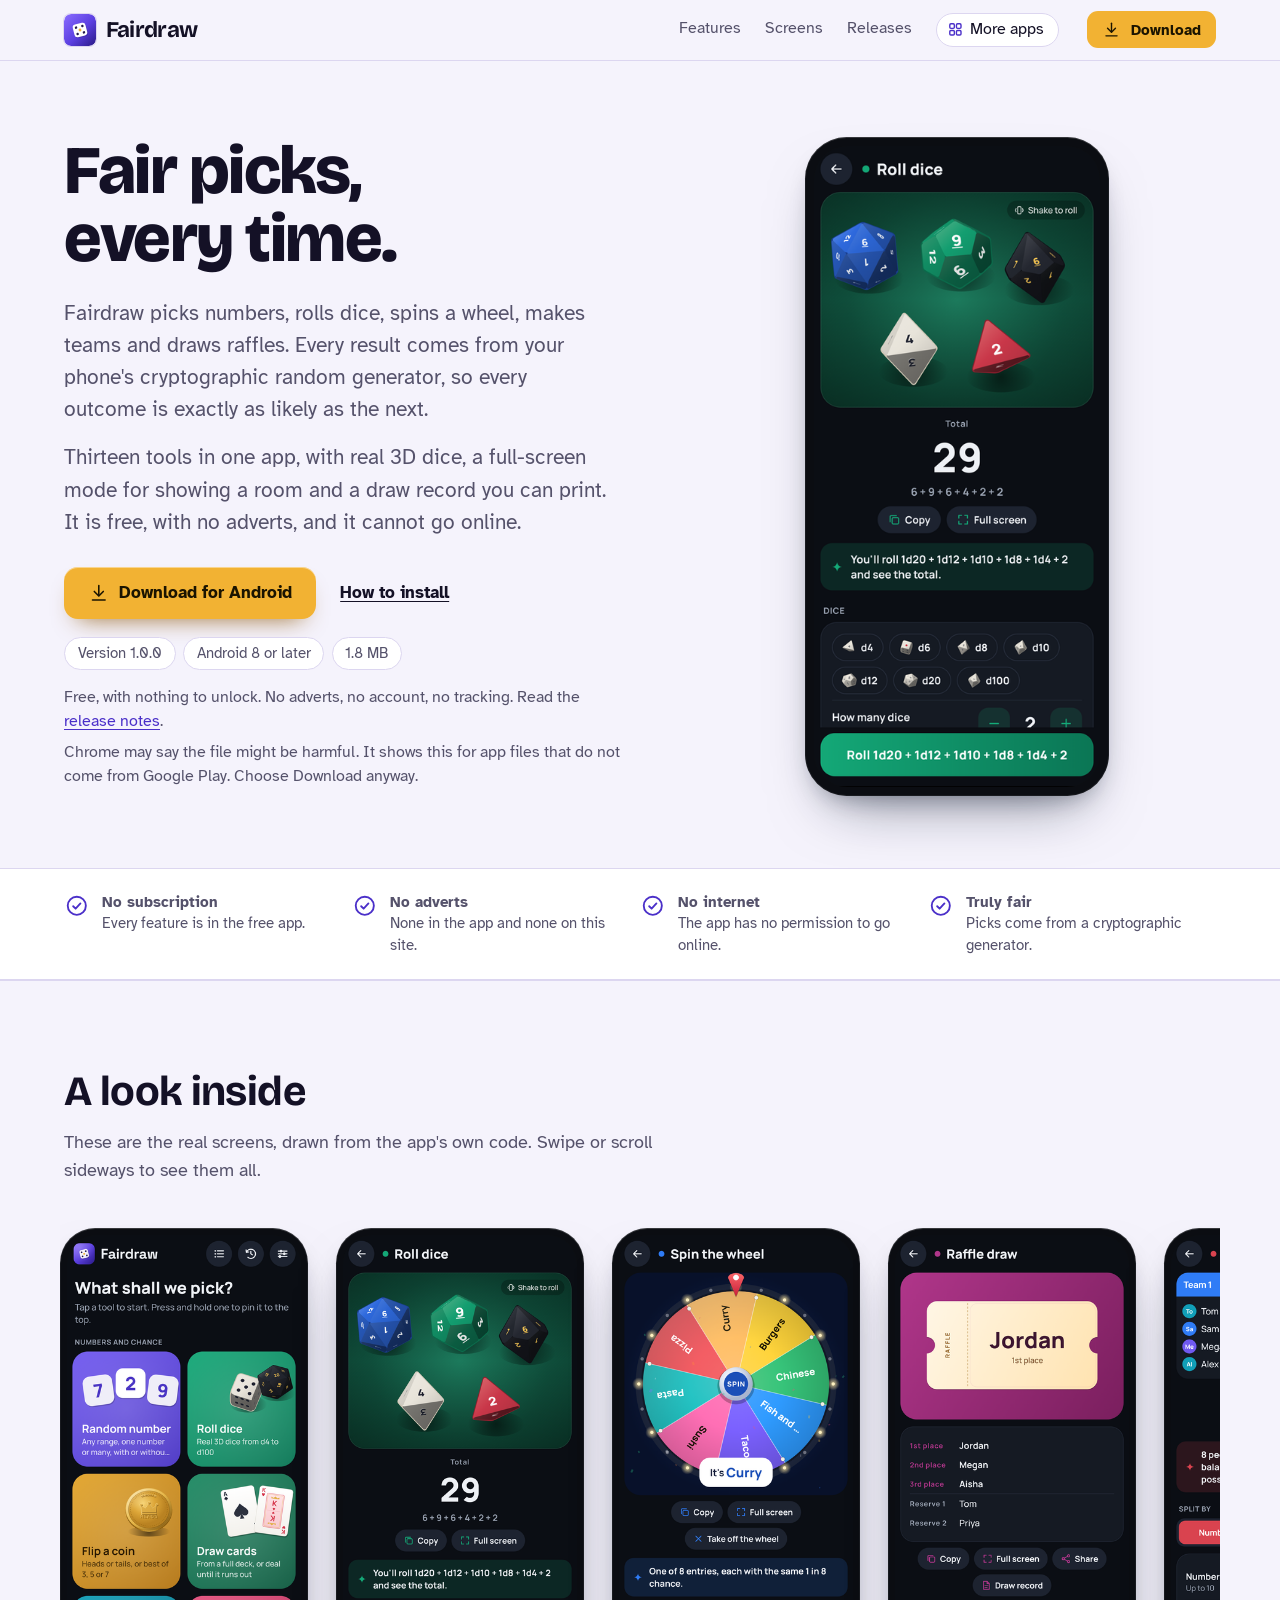
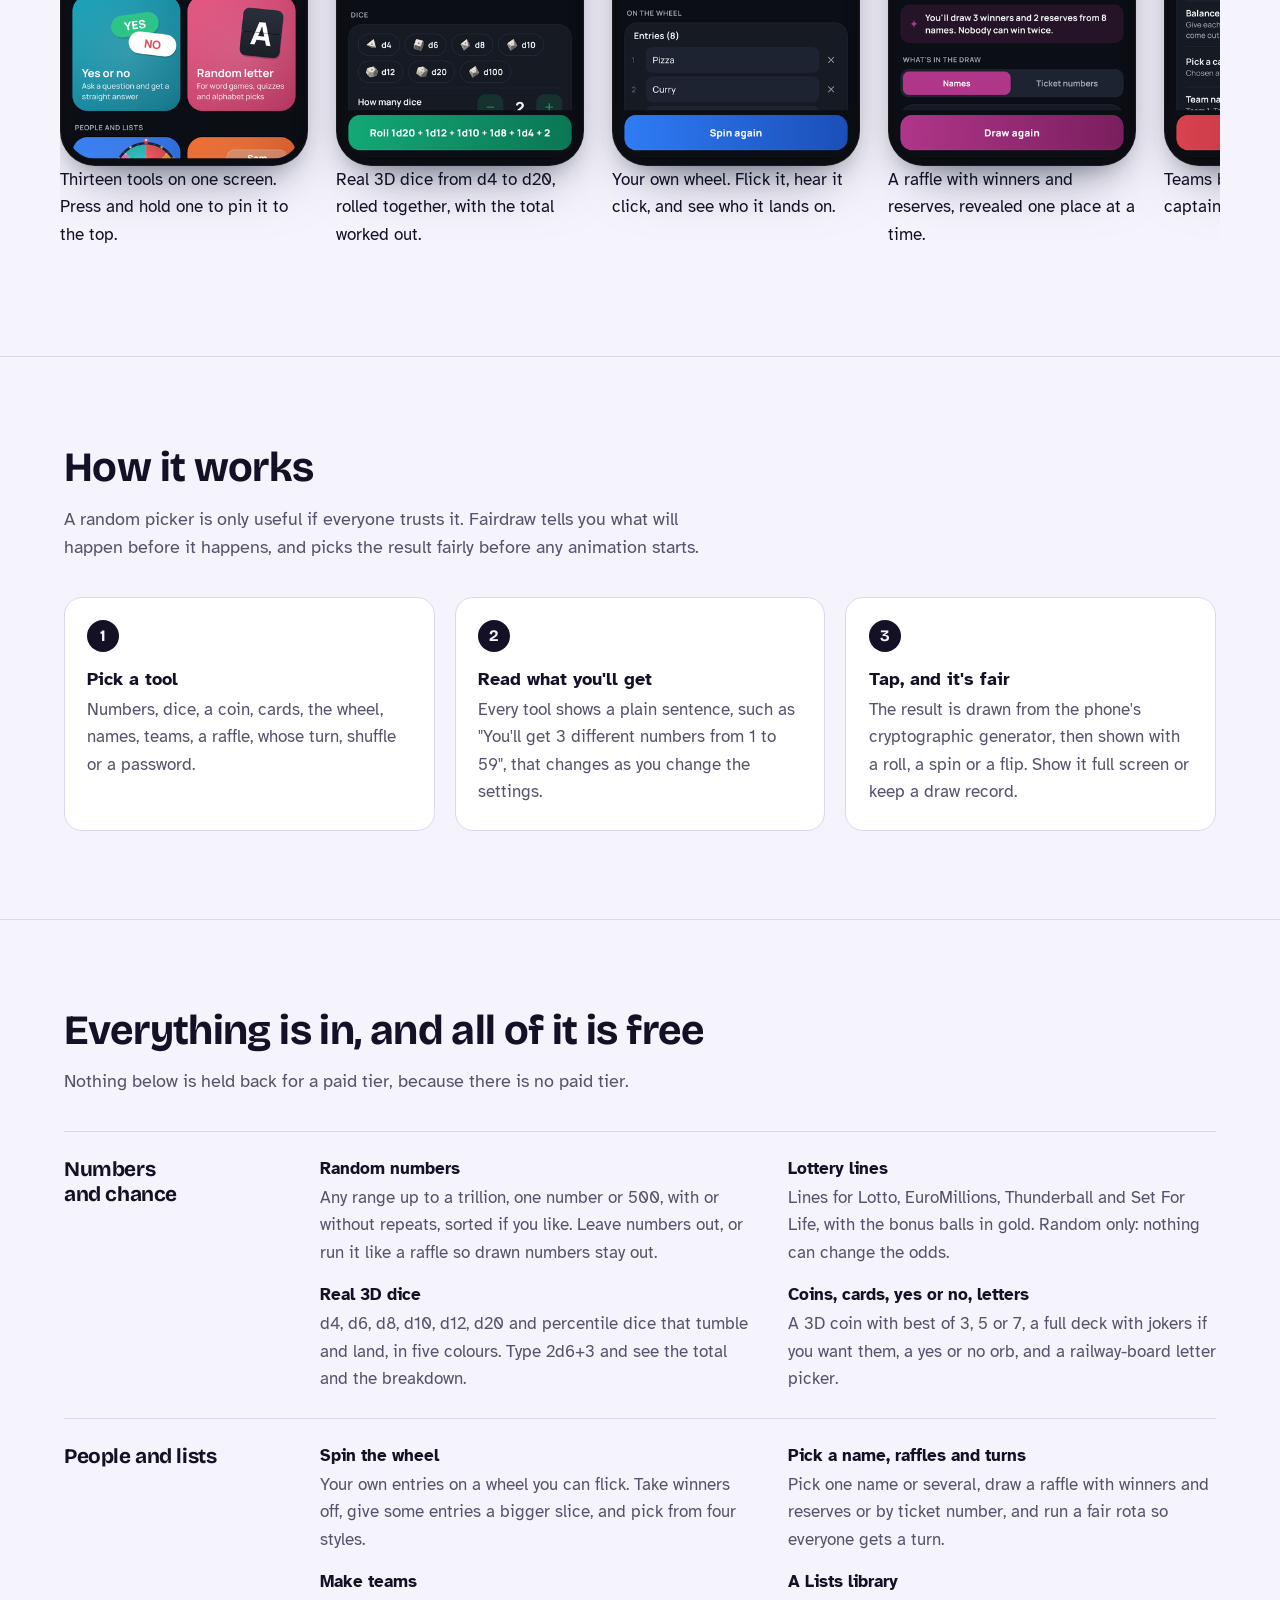
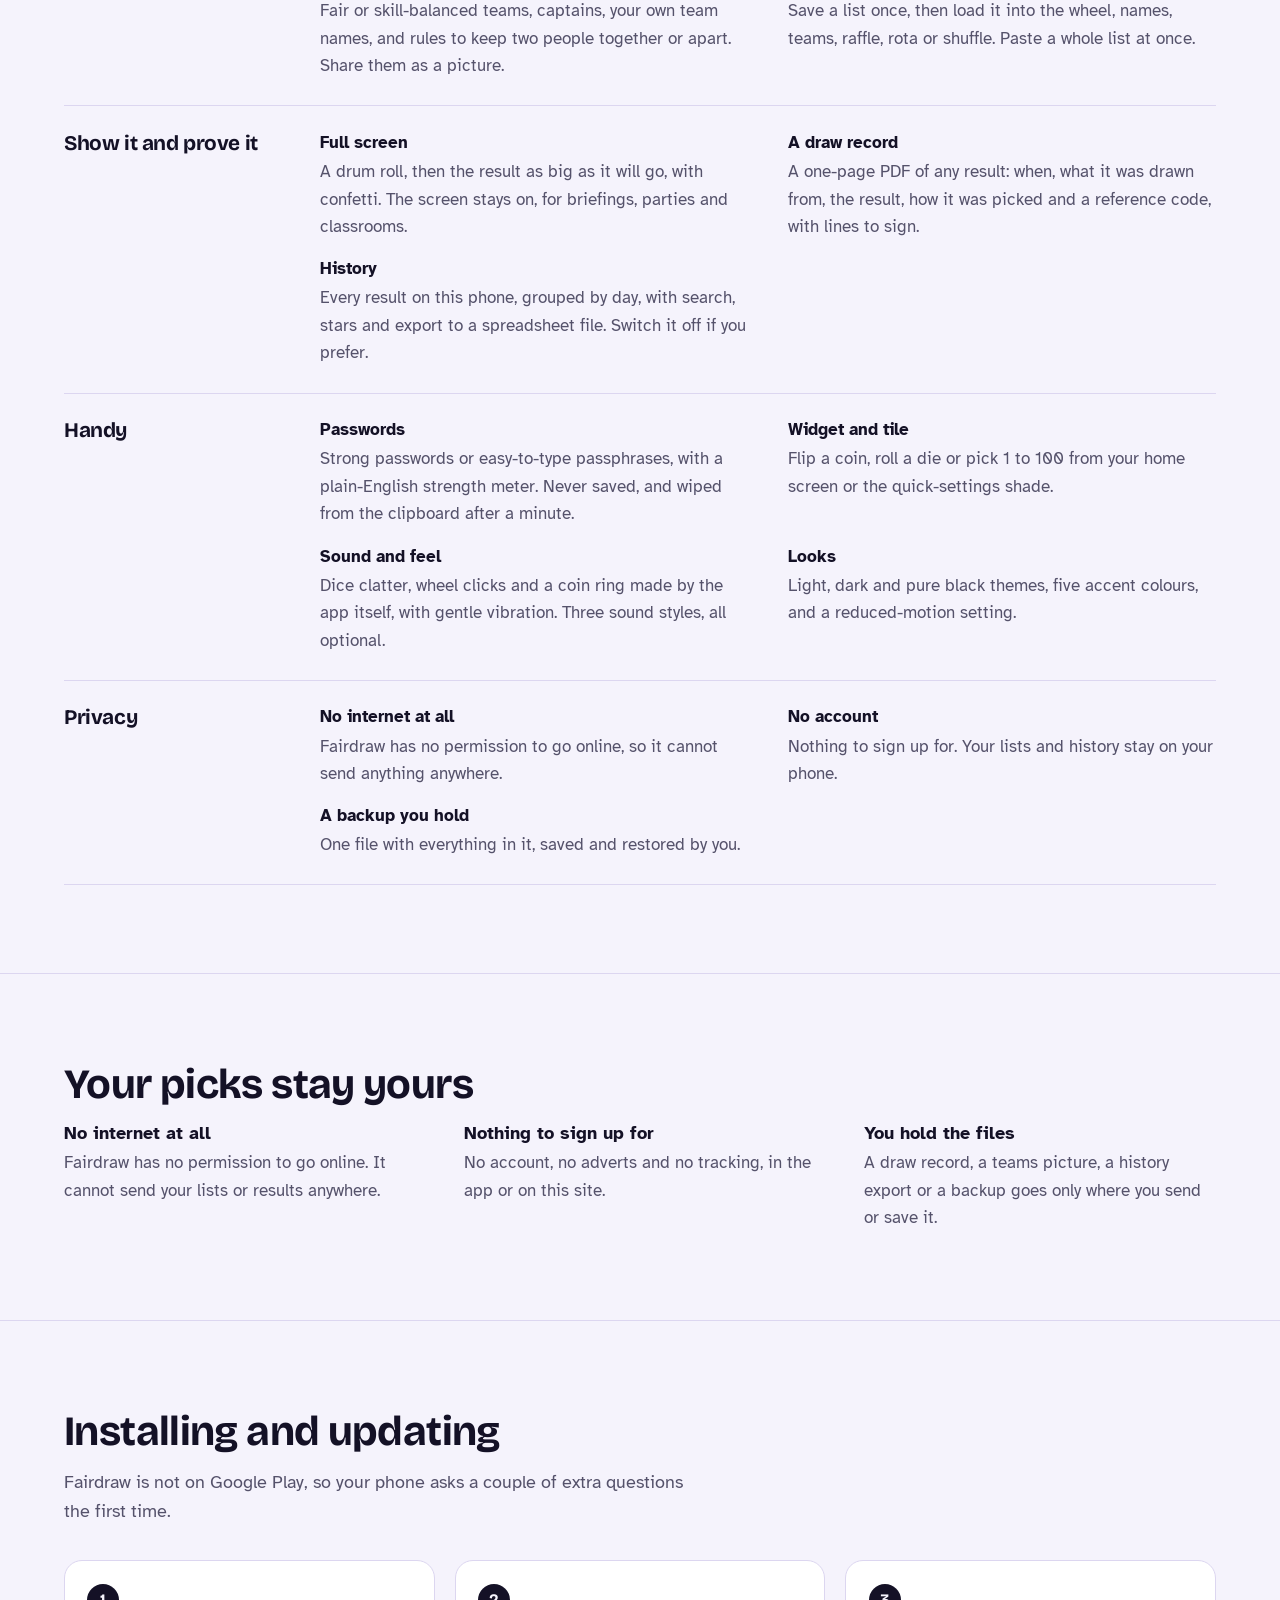
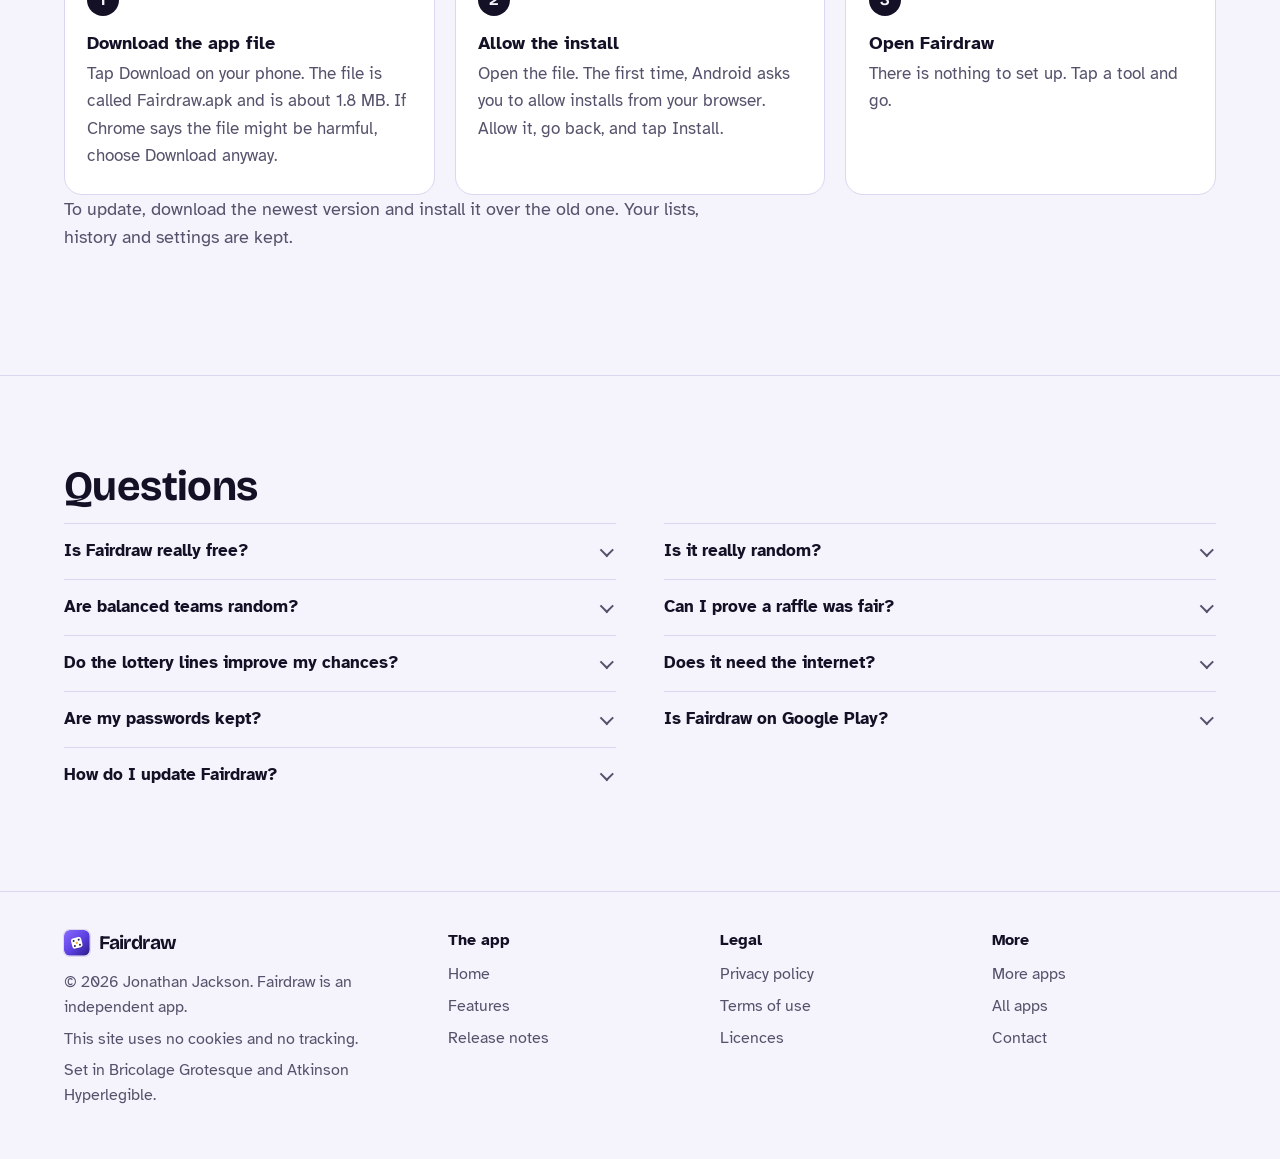
==== index.html @ e70cb492 "Fairdraw website" ====
<!DOCTYPE html>
<html lang="en-GB">
<head>
<meta charset="utf-8">
<meta name="viewport" content="width=device-width, initial-scale=1">
<title>Fairdraw: a free, fair and private random picker for Android</title>
<meta name="description" content="Fairdraw is a free random picker for Android: numbers and lottery lines, real 3D dice, coins, cards, a spinning wheel, pick a name, teams, raffles, whose turn and passwords. Every pick is cryptographically fair. No adverts, no account, no internet.">
<meta name="author" content="Jonathan Jackson">
<link rel="canonical" href="https://customgpter.github.io/fairdraw/">
<meta name="theme-color" content="#f5f3fc" media="(prefers-color-scheme: light)">
<meta name="theme-color" content="#0d0b17" media="(prefers-color-scheme: dark)">
<meta property="og:type" content="website">
<meta property="og:site_name" content="Fairdraw">
<meta property="og:title" content="Fairdraw: a free, fair and private random picker for Android">
<meta property="og:description" content="Fairdraw is a free random picker for Android: numbers and lottery lines, real 3D dice, coins, cards, a spinning wheel, pick a name, teams, raffles, whose turn and passwords. Every pick is cryptographically fair. No adverts, no account, no internet.">
<meta property="og:url" content="https://customgpter.github.io/fairdraw/">
<meta property="og:image" content="https://customgpter.github.io/fairdraw/assets/og.png">
<meta property="og:image:width" content="1200">
<meta property="og:image:height" content="630">
<meta property="og:image:alt" content="Fairdraw's 3D dice, wheel and raffle screens">
<meta property="og:locale" content="en_GB">
<meta name="twitter:card" content="summary_large_image">
<link rel="icon" href="./assets/favicon.svg" type="image/svg+xml">
<link rel="apple-touch-icon" href="./assets/apple-touch-icon.png">
<link rel="preload" href="./assets/fonts/bricolage-grotesque-latin.woff2" as="font" type="font/woff2" crossorigin>
<link rel="preload" href="./assets/fonts/atkinson-hyperlegible-latin-400-normal.woff2" as="font" type="font/woff2" crossorigin>
<link rel="stylesheet" href="./assets/site.css?v=1">
<link rel="stylesheet" href="./assets/house.css?v=1">
<link rel="stylesheet" href="./assets/apps-list.css?v=1">
<script src="./assets/apps-list.js?v=1" defer></script>
<script type="application/ld+json">{"@context": "https://schema.org", "@type": "SoftwareApplication", "name": "Fairdraw", "url": "https://customgpter.github.io/fairdraw/", "description": "Fairdraw is a free random picker for Android: numbers and lottery lines, real 3D dice, coins, cards, a spinning wheel, pick a name, teams, raffles, whose turn and passwords. Every pick is cryptographically fair. No adverts, no account, no internet.", "applicationCategory": "UtilitiesApplication", "operatingSystem": "Android 8 or later", "softwareVersion": "1.0.0", "downloadUrl": "https://github.com/CustomGPTer/fairdraw/releases/latest/download/Fairdraw.apk", "releaseNotes": "https://customgpter.github.io/fairdraw/releases.html", "offers": {"@type": "Offer", "price": "0", "priceCurrency": "GBP"}, "inLanguage": "en-GB", "image": "https://customgpter.github.io/fairdraw/assets/og.png", "author": {"@type": "Person", "name": "Jonathan Jackson"}}</script>
</head>
<body>
<a class="skip" href="#main">Skip to content</a>
<header class="masthead">
<div class="wrap">
<a class="brand" href="./" aria-label="Fairdraw home"><svg viewBox="0 0 108 108" aria-hidden="true"><defs><linearGradient id="fd-g-mi" x1="0" y1="0" x2="1" y2="1"><stop offset="0" stop-color="#8A6CFF"/><stop offset=".55" stop-color="#5B3FE0"/><stop offset="1" stop-color="#2A1A86"/></linearGradient></defs><rect width="108" height="108" rx="24" fill="url(#fd-g-mi)"/><g transform="rotate(-14 54 54)"><rect x="33.5" y="35.5" width="44" height="44" rx="10" fill="#180C5C" fill-opacity=".25"/><rect x="32" y="32" width="44" height="44" rx="10" fill="#fff"/><circle cx="43" cy="43" r="4.2" fill="#241A4D"/><circle cx="65" cy="43" r="4.2" fill="#241A4D"/><circle cx="43" cy="65" r="4.2" fill="#241A4D"/><circle cx="65" cy="65" r="4.2" fill="#241A4D"/><circle cx="54" cy="54" r="4.8" fill="#F2B233"/></g></svg><span>Fairdraw</span></a>
<nav aria-label="Main"><ul><li><a href="./#features">Features</a></li><li><a href="./#screens">Screens</a></li><li><a href="./releases.html">Releases</a></li><li><a class="more-apps" href="./more-apps.html"><svg class="ico" viewBox="0 0 24 24" aria-hidden="true"><rect x="4" y="4" width="6.5" height="6.5" rx="1.6"/><rect x="13.5" y="4" width="6.5" height="6.5" rx="1.6"/><rect x="4" y="13.5" width="6.5" height="6.5" rx="1.6"/><rect x="13.5" y="13.5" width="6.5" height="6.5" rx="1.6"/></svg>More apps</a></li></ul></nav>
<a class="button small" href="https://github.com/CustomGPTer/fairdraw/releases/latest/download/Fairdraw.apk"><svg class="ico" viewBox="0 0 24 24" aria-hidden="true"><path d="M12 4v11"/><path d="M7 10.5l5 5 5-5"/><path d="M5 20h14"/></svg>Download</a>
</div>
</header>
<main id="main">
<div class="hero">
<div class="wrap hero-grid">
<div class="hero-copy">
<h1>Fair picks, every time.</h1>
<p class="lede">Fairdraw picks numbers, rolls dice, spins a wheel, makes teams and draws raffles. Every result comes from your phone's cryptographic random generator, so every outcome is exactly as likely as the next.</p><p class="lede">Thirteen tools in one app, with real 3D dice, a full-screen mode for showing a room and a draw record you can print. It is free, with no adverts, and it cannot go online.</p>
<p class="get" id="download"><a class="button" href="https://github.com/CustomGPTer/fairdraw/releases/latest/download/Fairdraw.apk"><svg class="ico" viewBox="0 0 24 24" aria-hidden="true"><path d="M12 4v11"/><path d="M7 10.5l5 5 5-5"/><path d="M5 20h14"/></svg>Download for Android</a><a class="aside" href="#install">How to install</a></p>
<ul class="pills"><li>Version 1.0.0</li><li>Android 8 or later</li><li>1.8 MB</li></ul>
<p class="facts">Free, with nothing to unlock. No adverts, no account, no tracking. Read the <a href="releases.html">release notes</a>.</p>
<p class="facts">Chrome may say the file might be harmful. It shows this for app files that do not come from Google Play. Choose Download anyway.</p>
</div>
<div class="hero-phone"><div class="phone"><img src="./assets/screens/dice.png" alt="Real 3D dice from d4 to d20, rolled together, with the total worked out." width="393" height="852" fetchpriority="high"></div></div>
</div>
</div>
<section class="promises" aria-label="In short">
<div class="wrap"><ul><li><svg class="ico" viewBox="0 0 24 24" aria-hidden="true"><circle cx="12" cy="12" r="8.5"/><path d="M8.6 12.4l2.3 2.3 4.5-4.9"/></svg><span><b>No subscription</b><span>Every feature is in the free app.</span></span></li><li><svg class="ico" viewBox="0 0 24 24" aria-hidden="true"><circle cx="12" cy="12" r="8.5"/><path d="M8.6 12.4l2.3 2.3 4.5-4.9"/></svg><span><b>No adverts</b><span>None in the app and none on this site.</span></span></li><li><svg class="ico" viewBox="0 0 24 24" aria-hidden="true"><circle cx="12" cy="12" r="8.5"/><path d="M8.6 12.4l2.3 2.3 4.5-4.9"/></svg><span><b>No internet</b><span>The app has no permission to go online.</span></span></li><li><svg class="ico" viewBox="0 0 24 24" aria-hidden="true"><circle cx="12" cy="12" r="8.5"/><path d="M8.6 12.4l2.3 2.3 4.5-4.9"/></svg><span><b>Truly fair</b><span>Picks come from a cryptographic generator.</span></span></li></ul></div>
</section>
<section id="screens" aria-labelledby="screens-h">
<div class="wrap">
<h2 id="screens-h">A look inside</h2>
<p class="intro">These are the real screens, drawn from the app's own code. Swipe or scroll sideways to see them all.</p>
<div class="gallery" tabindex="0" role="region" aria-label="Screens from Fairdraw"><figure class="shot"><div class="phone"><img src="./assets/screens/home.png" alt="Thirteen tools on one screen. Press and hold one to pin it to the top." width="393" height="852" loading="lazy" decoding="async"></div><figcaption>Thirteen tools on one screen. Press and hold one to pin it to the top.</figcaption></figure><figure class="shot"><div class="phone"><img src="./assets/screens/dice.png" alt="Real 3D dice from d4 to d20, rolled together, with the total worked out." width="393" height="852" loading="lazy" decoding="async"></div><figcaption>Real 3D dice from d4 to d20, rolled together, with the total worked out.</figcaption></figure><figure class="shot"><div class="phone"><img src="./assets/screens/wheel.png" alt="Your own wheel. Flick it, hear it click, and see who it lands on." width="393" height="852" loading="lazy" decoding="async"></div><figcaption>Your own wheel. Flick it, hear it click, and see who it lands on.</figcaption></figure><figure class="shot"><div class="phone"><img src="./assets/screens/raffle.png" alt="A raffle with winners and reserves, revealed one place at a time." width="393" height="852" loading="lazy" decoding="async"></div><figcaption>A raffle with winners and reserves, revealed one place at a time.</figcaption></figure><figure class="shot"><div class="phone"><img src="./assets/screens/teams.png" alt="Teams balanced by skill, with captains and keep-apart rules." width="393" height="852" loading="lazy" decoding="async"></div><figcaption>Teams balanced by skill, with captains and keep-apart rules.</figcaption></figure><figure class="shot"><div class="phone"><img src="./assets/screens/lottery.png" alt="Lottery lines for Lotto, EuroMillions, Thunderball and Set For Life." width="393" height="852" loading="lazy" decoding="async"></div><figcaption>Lottery lines for Lotto, EuroMillions, Thunderball and Set For Life.</figcaption></figure><figure class="shot"><div class="phone"><img src="./assets/screens/present.png" alt="Full screen for showing a room, with a drum roll first." width="393" height="852" loading="lazy" decoding="async"></div><figcaption>Full screen for showing a room, with a drum roll first.</figcaption></figure><figure class="shot"><div class="phone"><img src="./assets/screens/coin.png" alt="A 3D coin flip, best of 3, 5 or 7, and a running tally." width="393" height="852" loading="lazy" decoding="async"></div><figcaption>A 3D coin flip, best of 3, 5 or 7, and a running tally.</figcaption></figure><figure class="shot"><div class="phone"><img src="./assets/screens/password.png" alt="Strong passwords and passphrases, never saved anywhere." width="393" height="852" loading="lazy" decoding="async"></div><figcaption>Strong passwords and passphrases, never saved anywhere.</figcaption></figure></div>
</div>
</section>
<section id="how" aria-labelledby="how-h">
<div class="wrap">
<h2 id="how-h">How it works</h2>
<p class="intro">A random picker is only useful if everyone trusts it. Fairdraw tells you what will happen before it happens, and picks the result fairly before any animation starts.</p>
<ol class="steps"><li><h3>Pick a tool</h3><p>Numbers, dice, a coin, cards, the wheel, names, teams, a raffle, whose turn, shuffle or a password.</p></li><li><h3>Read what you'll get</h3><p>Every tool shows a plain sentence, such as "You'll get 3 different numbers from 1 to 59", that changes as you change the settings.</p></li><li><h3>Tap, and it's fair</h3><p>The result is drawn from the phone's cryptographic generator, then shown with a roll, a spin or a flip. Show it full screen or keep a draw record.</p></li></ol>
</div>
</section>
<section id="features" aria-labelledby="features-h">
<div class="wrap">
<h2 id="features-h">Everything is in, and all of it is free</h2>
<p class="intro">Nothing below is held back for a paid tier, because there is no paid tier.</p>
<div class="groups"><div class="group"><h3>Numbers and chance</h3><dl><div><dt>Random numbers</dt><dd>Any range up to a trillion, one number or 500, with or without repeats, sorted if you like. Leave numbers out, or run it like a raffle so drawn numbers stay out.</dd></div><div><dt>Lottery lines</dt><dd>Lines for Lotto, EuroMillions, Thunderball and Set For Life, with the bonus balls in gold. Random only: nothing can change the odds.</dd></div><div><dt>Real 3D dice</dt><dd>d4, d6, d8, d10, d12, d20 and percentile dice that tumble and land, in five colours. Type 2d6+3 and see the total and the breakdown.</dd></div><div><dt>Coins, cards, yes or no, letters</dt><dd>A 3D coin with best of 3, 5 or 7, a full deck with jokers if you want them, a yes or no orb, and a railway-board letter picker.</dd></div></dl></div><div class="group"><h3>People and lists</h3><dl><div><dt>Spin the wheel</dt><dd>Your own entries on a wheel you can flick. Take winners off, give some entries a bigger slice, and pick from four styles.</dd></div><div><dt>Pick a name, raffles and turns</dt><dd>Pick one name or several, draw a raffle with winners and reserves or by ticket number, and run a fair rota so everyone gets a turn.</dd></div><div><dt>Make teams</dt><dd>Fair or skill-balanced teams, captains, your own team names, and rules to keep two people together or apart. Share them as a picture.</dd></div><div><dt>A Lists library</dt><dd>Save a list once, then load it into the wheel, names, teams, raffle, rota or shuffle. Paste a whole list at once.</dd></div></dl></div><div class="group"><h3>Show it and prove it</h3><dl><div><dt>Full screen</dt><dd>A drum roll, then the result as big as it will go, with confetti. The screen stays on, for briefings, parties and classrooms.</dd></div><div><dt>A draw record</dt><dd>A one-page PDF of any result: when, what it was drawn from, the result, how it was picked and a reference code, with lines to sign.</dd></div><div><dt>History</dt><dd>Every result on this phone, grouped by day, with search, stars and export to a spreadsheet file. Switch it off if you prefer.</dd></div></dl></div><div class="group"><h3>Handy</h3><dl><div><dt>Passwords</dt><dd>Strong passwords or easy-to-type passphrases, with a plain-English strength meter. Never saved, and wiped from the clipboard after a minute.</dd></div><div><dt>Widget and tile</dt><dd>Flip a coin, roll a die or pick 1 to 100 from your home screen or the quick-settings shade.</dd></div><div><dt>Sound and feel</dt><dd>Dice clatter, wheel clicks and a coin ring made by the app itself, with gentle vibration. Three sound styles, all optional.</dd></div><div><dt>Looks</dt><dd>Light, dark and pure black themes, five accent colours, and a reduced-motion setting.</dd></div></dl></div><div class="group"><h3>Privacy</h3><dl><div><dt>No internet at all</dt><dd>Fairdraw has no permission to go online, so it cannot send anything anywhere.</dd></div><div><dt>No account</dt><dd>Nothing to sign up for. Your lists and history stay on your phone.</dd></div><div><dt>A backup you hold</dt><dd>One file with everything in it, saved and restored by you.</dd></div></dl></div></div>
</div>
</section>
<section id="privacy" aria-labelledby="privacy-h">
<div class="wrap">
<h2 id="privacy-h">Your picks stay yours</h2>
<ul class="plain"><li><h3>No internet at all</h3><p>Fairdraw has no permission to go online. It cannot send your lists or results anywhere.</p></li><li><h3>Nothing to sign up for</h3><p>No account, no adverts and no tracking, in the app or on this site.</p></li><li><h3>You hold the files</h3><p>A draw record, a teams picture, a history export or a backup goes only where you send or save it.</p></li></ul>
</div>
</section>
<section id="install" aria-labelledby="install-h">
<div class="wrap">
<h2 id="install-h">Installing and updating</h2>
<p class="intro">Fairdraw is not on Google Play, so your phone asks a couple of extra questions the first time.</p>
<ol class="steps"><li><h3>Download the app file</h3><p>Tap Download on your phone. The file is called Fairdraw.apk and is about 1.8 MB. If Chrome says the file might be harmful, choose Download anyway.</p></li><li><h3>Allow the install</h3><p>Open the file. The first time, Android asks you to allow installs from your browser. Allow it, go back, and tap Install.</p></li><li><h3>Open Fairdraw</h3><p>There is nothing to set up. Tap a tool and go.</p></li></ol>
<p class="intro">To update, download the newest version and install it over the old one. Your lists, history and settings are kept.</p>
</div>
</section>
<section id="faq" aria-labelledby="faq-h">
<div class="wrap">
<h2 id="faq-h">Questions</h2>
<div class="faq"><details><summary>Is Fairdraw really free?</summary><p>Yes. There is no paid version, no subscription, no trial and no adverts, and nothing in the app is locked.</p></details><details><summary>Is it really random?</summary><p>Yes. Every pick comes from Android&#x27;s cryptographic random number generator (SecureRandom), the kind used to make security keys, and numbers are drawn so that every value in a range is exactly as likely. The animations are just for show: the result is picked first.</p></details><details><summary>Are balanced teams random?</summary><p>They are shuffled fairly first, then evened out so the teams&#x27; skill totals are as close as possible. If you want a pure random split, switch off Balance by skill.</p></details><details><summary>Can I prove a raffle was fair?</summary><p>Make a draw record from the raffle or from History. It shows the date and time, everyone in the draw, the result and a reference code worked out from all of them, with lines for the person drawing and a witness to sign.</p></details><details><summary>Do the lottery lines improve my chances?</summary><p>No. They are random picks, like a lucky dip, and no app or method can change the odds of a draw. You must be 18 or over to play the National Lottery.</p></details><details><summary>Does it need the internet?</summary><p>No. The app does not ask Android for internet access at all, so it works with no signal and cannot go online. Check for updates and More apps only open a page in your browser.</p></details><details><summary>Are my passwords kept?</summary><p>No. Passwords are made on the phone when you ask and never saved, not even in History. If you copy one, Fairdraw clears it from the clipboard after a minute.</p></details><details><summary>Is Fairdraw on Google Play?</summary><p>No. Fairdraw is a personal project and is downloaded from this site as an Android app file. It needs Android 8 or later.</p></details><details><summary>How do I update Fairdraw?</summary><p>Download the newest version from this site and install it over the one you have. Your lists, history and settings are kept. The app cannot check for updates itself because it cannot go online.</p></details></div>
</div>
</section>
</main>
<footer class="colophon">
<div class="wrap">
<div>
<a class="brand" href="./" aria-label="Fairdraw home"><svg viewBox="0 0 108 108" aria-hidden="true"><defs><linearGradient id="fd-g-fi" x1="0" y1="0" x2="1" y2="1"><stop offset="0" stop-color="#8A6CFF"/><stop offset=".55" stop-color="#5B3FE0"/><stop offset="1" stop-color="#2A1A86"/></linearGradient></defs><rect width="108" height="108" rx="24" fill="url(#fd-g-fi)"/><g transform="rotate(-14 54 54)"><rect x="33.5" y="35.5" width="44" height="44" rx="10" fill="#180C5C" fill-opacity=".25"/><rect x="32" y="32" width="44" height="44" rx="10" fill="#fff"/><circle cx="43" cy="43" r="4.2" fill="#241A4D"/><circle cx="65" cy="43" r="4.2" fill="#241A4D"/><circle cx="43" cy="65" r="4.2" fill="#241A4D"/><circle cx="65" cy="65" r="4.2" fill="#241A4D"/><circle cx="54" cy="54" r="4.8" fill="#F2B233"/></g></svg><span>Fairdraw</span></a>
<p>&copy; 2026 Jonathan Jackson. Fairdraw is an independent app.</p>
<p>This site uses no cookies and no tracking.</p>
<p>Set in Bricolage Grotesque and Atkinson Hyperlegible.</p>
</div>
<nav aria-label="The app"><h2>The app</h2><ul>
<li><a href="./">Home</a></li>
<li><a href="./#features">Features</a></li>
<li><a href="./releases.html">Release notes</a></li>
</ul></nav>
<nav aria-label="Legal"><h2>Legal</h2><ul>
<li><a href="./privacy.html">Privacy policy</a></li>
<li><a href="./terms.html">Terms of use</a></li>
<li><a href="./licences.html">Licences</a></li>
</ul></nav>
<nav aria-label="More"><h2>More</h2><ul>
<li><a href="./more-apps.html">More apps</a></li>
<li><a href="https://customgpter.github.io/">All apps</a></li>
<li><a href="https://github.com/CustomGPTer/fairdraw/issues">Contact</a></li>
</ul></nav>
</div>
</footer>
</body>
</html>
---- assets/site.css ----
@font-face{font-family:"Bricolage Grotesque";src:url("fonts/bricolage-grotesque-latin.woff2") format("woff2");font-weight:200 800;font-style:normal;font-display:swap}
@font-face{font-family:"Atkinson Hyperlegible";src:url("fonts/atkinson-hyperlegible-latin-400-normal.woff2") format("woff2");font-weight:400;font-style:normal;font-display:swap}
@font-face{font-family:"Atkinson Hyperlegible";src:url("fonts/atkinson-hyperlegible-latin-700-normal.woff2") format("woff2");font-weight:700;font-style:normal;font-display:swap}

/* Daylight page, night-time camera. The lamp colour is kept for the one thing to press and for what the camera has seen. */
:root{
  --page:#f2f5f9; --panel:#ffffff; --raised:#e8edf3; --ink:#0d1a2b; --soft:#465468; --rule:#d2dae4;
  --accent:#0a6a55; --accent-ink:#ffffff; --warn:#8a5200; --rec:#d3302f;
  --lamp:#ffb347; --lamp-ink:#231400; --lamp-text:#8a5200;
  --night:#09111e; --night-2:#111d30; --night-3:#1a2a43; --night-ink:#eaf0f8; --night-soft:#9fb0c7; --night-rule:#24364f; --iris:#55d6ab;
  --display:"Bricolage Grotesque","Atkinson Hyperlegible",system-ui,sans-serif;
  --sans:"Atkinson Hyperlegible",system-ui,-apple-system,"Segoe UI",Roboto,sans-serif;
  --mono:ui-monospace,SFMono-Regular,Menlo,Consolas,"Liberation Mono",monospace;
  color-scheme:light dark;
}
@media (prefers-color-scheme:dark){
  :root{--page:#0a111b; --panel:#111a27; --raised:#182434; --ink:#e9eef5; --soft:#a0aec0; --rule:#243247;
    --accent:#55d6ab; --accent-ink:#00281d; --warn:#ffb347; --rec:#ff6163; --lamp-text:#ffb347}
}

*,*::before,*::after{box-sizing:border-box}
html{-webkit-text-size-adjust:100%;scroll-behavior:smooth;scroll-padding-top:5.5rem}
@media (prefers-reduced-motion:reduce){html{scroll-behavior:auto}}
body{margin:0;background:var(--page);color:var(--ink);font:400 1.0625rem/1.62 var(--sans);text-rendering:optimizeLegibility;-webkit-font-smoothing:antialiased}
img,svg{max-width:100%;display:block}
a{color:var(--accent);text-decoration-thickness:.07em;text-underline-offset:.2em}
a:hover{text-decoration-thickness:.13em}
:focus-visible{outline:3px solid var(--lamp);outline-offset:3px;border-radius:6px}
code{font:.9em/1 var(--mono);overflow-wrap:anywhere}
h1,h2,h3{font-family:var(--display);font-weight:700;letter-spacing:-.015em;line-height:1.08;margin:0;text-wrap:balance}
p{margin:0 0 1rem}
.skip{position:absolute;left:-999px;top:0;background:var(--ink);color:var(--page);padding:.6rem 1rem;z-index:30;border-radius:0 0 8px 0}
.skip:focus{left:0}
.sr{position:absolute;width:1px;height:1px;overflow:hidden;clip-path:inset(50%);white-space:nowrap}
.wrap{width:min(72rem,100% - 2.5rem);margin-inline:auto}
.measure{max-width:44rem}
.ico{width:1.25em;height:1.25em;flex:none;fill:none;stroke:currentColor;stroke-width:1.75;stroke-linecap:round;stroke-linejoin:round}

/* ---------- masthead */
.masthead{position:sticky;top:0;z-index:20;background:color-mix(in srgb,var(--page) 88%,transparent);-webkit-backdrop-filter:blur(14px) saturate(1.3);backdrop-filter:blur(14px) saturate(1.3);border-bottom:1px solid var(--rule)}
.masthead .wrap{display:flex;flex-wrap:wrap;align-items:center;gap:.35rem 1.75rem;padding-block:.7rem}
.brand{display:inline-flex;align-items:center;gap:.6rem;font:700 1.4rem/1 var(--display);letter-spacing:-.03em;color:var(--ink);text-decoration:none;margin-right:auto}
.brand svg{width:2rem;height:2rem;flex:none;border-radius:.5rem;box-shadow:0 0 0 1px var(--rule)}
.masthead nav ul{display:flex;flex-wrap:wrap;align-items:center;gap:.15rem 1.5rem;list-style:none;margin:0;padding:0;font-size:1rem;line-height:1.3}
.masthead nav a{display:inline-flex;align-items:center;gap:.4rem;color:var(--soft);text-decoration:none;padding-block:.45rem;border-bottom:2px solid transparent}
.masthead nav a:hover{color:var(--ink)}
.masthead nav a[aria-current="page"]{color:var(--ink);border-bottom-color:var(--lamp)}
.masthead nav a.more-apps{color:var(--ink);border:1px solid var(--rule);border-radius:999px;padding:.34rem .85rem .34rem .65rem;background:var(--panel)}
.masthead nav a.more-apps .ico{width:1.05em;height:1.05em;color:var(--accent);stroke-width:2}
.masthead nav a.more-apps:hover,.masthead nav a.more-apps[aria-current="page"]{border-color:var(--accent)}
.button{display:inline-flex;align-items:center;gap:.6rem;background:var(--lamp);color:var(--lamp-ink);font:700 1.08rem/1.2 var(--sans);text-decoration:none;padding:.95rem 1.5rem;border-radius:14px;box-shadow:0 1px 0 rgba(255,255,255,.45) inset,0 12px 24px -14px rgba(138,82,0,.9)}
.button:hover{background:#ffc56e}
.button:active{transform:translateY(1px)}
.button.small{font-size:.95rem;padding:.55rem .95rem;border-radius:11px;box-shadow:none}
.button.quiet{background:none;box-shadow:none;border:1px solid var(--rule);color:var(--ink)}
.button.quiet:hover{border-color:var(--ink);background:none}
@media (max-width:52rem){
  .masthead nav{order:3;flex:1 0 100%}
  .masthead nav ul{gap:.1rem .85rem;font-size:.95rem}
  .masthead nav .wide{display:none}
}
@media (max-width:24rem){.masthead nav a.more-apps .ico{display:none}.masthead nav a.more-apps{padding-inline:.7rem}}

/* ---------- hero */
.hero{padding-block:clamp(2.2rem,6vw,4.75rem) clamp(2.5rem,6vw,4.5rem);overflow:hidden}
.hero-grid{display:grid;gap:clamp(2.25rem,5vw,4rem);align-items:center}
@media (min-width:62rem){.hero-grid{grid-template-columns:minmax(0,11fr) minmax(0,10fr)}}
.hero h1{font-size:clamp(2.6rem,6vw,4.25rem);font-weight:800;line-height:1;letter-spacing:-.022em;margin-bottom:1.5rem}
.lede{font-size:clamp(1.14rem,2vw,1.3rem);line-height:1.55;color:var(--soft);margin:0 0 1rem;max-width:34rem}
.get{display:flex;flex-wrap:wrap;align-items:center;gap:.9rem 1.5rem;margin:1.8rem 0 1.1rem}
.get .aside{font-weight:700;color:var(--ink)}
.facts{font-size:.98rem;line-height:1.5;color:var(--soft);margin:0 0 .5rem;max-width:36rem}
.pills{display:flex;flex-wrap:wrap;gap:.45rem;list-style:none;margin:0 0 1rem;padding:0;font-size:.95rem}
.pills li{border:1px solid var(--rule);border-radius:999px;padding:.22rem .8rem;background:var(--panel);color:var(--soft)}

/* the monitor: the camera's view, the day beneath it, and the alert it sends */
.monitor{position:relative;max-width:36rem;margin-inline:auto;width:100%;padding-bottom:3.1rem}
@media (min-width:62rem){.monitor{margin-inline:auto 0}}
.screen{position:relative;background:var(--night);border-radius:22px;padding:.6rem;box-shadow:0 0 0 1px var(--night-rule),0 30px 60px -30px rgba(9,17,30,.75)}
.cam{position:relative;border-radius:15px;overflow:hidden;aspect-ratio:16/10;background:#0b1626}
.cam svg{width:100%;height:100%}
.cam text{font:700 15px var(--sans);fill:#231400}
.hud{position:absolute;display:inline-flex;align-items:center;gap:.4rem;font:700 .76rem/1 var(--sans);color:var(--night-ink);background:rgba(6,12,22,.62);border-radius:999px;padding:.38rem .65rem;letter-spacing:.01em}
.hud i{width:.5rem;height:.5rem;border-radius:50%;background:var(--iris)}
.hud.watching{left:.7rem;top:.7rem}
.hud.rec{right:.7rem;top:.7rem}
.hud.rec i{background:#ff5a5c}
.hud.stamp{left:.7rem;bottom:.7rem;font:400 .74rem/1 var(--mono);border-radius:6px;color:#d5deea}
.hud.place{right:.7rem;bottom:.7rem;border-radius:6px;font-weight:400;color:#d5deea}
.day{padding:.85rem .55rem 2rem;color:var(--night-soft);font-size:.8rem;line-height:1.2}
.day-head{display:flex;justify-content:space-between;margin-bottom:.6rem}
.day-head b{color:var(--night-ink)}
.track{position:relative;height:1.5rem;border-radius:7px;background:repeating-linear-gradient(90deg,var(--night-3) 0 1px,transparent 1px calc(100% / 24)),var(--night-2);box-shadow:inset 0 0 0 1px var(--night-rule)}
.ev{position:absolute;top:3px;bottom:3px;width:max(5px,1.1%);border-radius:3px;background:var(--iris);left:var(--at)}
.ev.seen{background:var(--lamp)}
.now{position:absolute;top:-4px;bottom:-4px;left:var(--at);width:2px;background:var(--night-ink);border-radius:2px}
.hours{display:flex;justify-content:space-between;margin-top:.4rem;font-size:.72rem}
.alert{position:absolute;right:-.4rem;bottom:0;display:flex;align-items:center;gap:.75rem;width:min(19rem,88%);background:var(--panel);color:var(--ink);border:1px solid var(--rule);border-radius:16px;padding:.65rem .8rem;box-shadow:0 18px 36px -18px rgba(9,17,30,.55)}
.alert .thumb{flex:none;width:3.1rem;height:3.1rem;border-radius:10px;background:linear-gradient(160deg,#16263d,#0b1626);position:relative;overflow:hidden}
.alert .thumb::before{content:"";position:absolute;left:50%;bottom:0;width:38%;height:62%;translate:-50% 0;border-radius:40% 40% 0 0;background:#6f86a6}
.alert .thumb::after{content:"";position:absolute;left:50%;top:14%;width:26%;aspect-ratio:1;translate:-50% 0;border-radius:50%;background:#8ea4c2}
.alert b{display:block;font-size:.98rem;line-height:1.25}
.alert span{display:block;font-size:.86rem;color:var(--soft);line-height:1.3}
.alert .dot{flex:none;width:.6rem;height:.6rem;border-radius:50%;background:var(--lamp);margin-left:auto;box-shadow:0 0 0 4px color-mix(in srgb,var(--lamp) 25%,transparent)}
@media (max-width:26rem){.alert{right:0}}
@media (prefers-reduced-motion:no-preference){
  .cam .spill{animation:vg-in .9s ease-out .25s both}
  .cam .who{animation:vg-step .9s cubic-bezier(.2,.8,.25,1) .9s both}
  .cam .mark{animation:vg-lock .45s cubic-bezier(.3,1.4,.5,1) 1.7s both;transform-box:fill-box;transform-origin:center}
  .hud.rec{animation:vg-in .3s ease-out 2.05s both}
  .hud.rec i{animation:vg-blink 1.2s steps(2,jump-none) 2.3s 4}
  .ev.seen,.now{animation:vg-pop .4s cubic-bezier(.3,1.5,.5,1) 2.4s both}
  .alert{animation:vg-rise .6s cubic-bezier(.2,.8,.25,1) 2.9s both}
  @keyframes vg-in{from{opacity:0}to{opacity:1}}
  @keyframes vg-step{from{opacity:0;transform:translateX(18px)}to{opacity:1;transform:none}}
  @keyframes vg-lock{from{opacity:0;transform:scale(1.12)}to{opacity:1;transform:none}}
  @keyframes vg-blink{from{opacity:1}to{opacity:.25}}
  @keyframes vg-pop{from{opacity:0;transform:scaleY(.2)}to{opacity:1;transform:none}}
  @keyframes vg-rise{from{opacity:0;transform:translateY(14px)}to{opacity:1;transform:none}}
}

/* ---------- sections */
section{padding-block:clamp(3rem,7vw,5.5rem)}
section + section{border-top:1px solid var(--rule)}
h2{font-size:clamp(1.8rem,3.6vw,2.6rem);margin-bottom:.9rem}
h3{font:700 1.1rem/1.3 var(--sans);letter-spacing:0;margin:0 0 .3rem}
.intro{color:var(--soft);max-width:40rem;margin-bottom:2.2rem;font-size:1.1rem}

.promises{padding-block:0;border-block:1px solid var(--rule);background:var(--panel)}
.promises ul{list-style:none;margin:0;padding:0;display:grid;grid-template-columns:repeat(auto-fit,minmax(min(100%,14rem),1fr))}
.promises li{display:flex;gap:.8rem;align-items:flex-start;padding:1.4rem 1.5rem 1.4rem 0}
.promises .ico{width:1.6rem;height:1.6rem;color:var(--accent);margin-top:.1rem}
.promises b{display:block;line-height:1.3}
.promises span{color:var(--soft);font-size:.96rem;line-height:1.45;display:block}
.hero + .promises{border-top:1px solid var(--rule)}

.steps{list-style:none;counter-reset:s;margin:0;padding:0;display:grid;gap:1.25rem}
@media (min-width:52rem){.steps{grid-template-columns:repeat(3,minmax(0,1fr))}}
.steps li{counter-increment:s;background:var(--panel);border:1px solid var(--rule);border-radius:18px;padding:1.4rem 1.4rem 1.5rem}
.steps li::before{content:counter(s);display:grid;place-items:center;width:2rem;height:2rem;border-radius:50%;background:var(--ink);color:var(--page);font:700 1rem/1 var(--display);margin-bottom:1rem}
.steps p{margin:0;color:var(--soft)}

.notices{display:grid;gap:1.25rem}
@media (min-width:52rem){.notices{grid-template-columns:repeat(2,minmax(0,1fr))}}
.sense{background:var(--night);color:var(--night-ink);border-radius:20px;padding:1.5rem 1.5rem 1.6rem;box-shadow:0 0 0 1px var(--night-rule)}
.sense h3{font:700 1.35rem/1.2 var(--display);letter-spacing:-.02em;margin-bottom:.35rem}
.sense p{color:var(--night-soft);margin-bottom:1.1rem}
.chips{display:flex;flex-wrap:wrap;gap:.5rem;list-style:none;margin:0;padding:0}
.chips li{display:inline-flex;align-items:center;gap:.45rem;border:1px solid var(--night-rule);background:var(--night-2);border-radius:10px;padding:.42rem .75rem .42rem .6rem;font-size:.98rem;line-height:1.2}
.chips .ico{color:var(--lamp)}

.groups{display:grid;gap:0}
.group{display:grid;gap:.4rem 3rem;padding-block:1.6rem;border-top:1px solid var(--rule)}
.group:last-child{border-bottom:1px solid var(--rule)}
@media (min-width:56rem){.group{grid-template-columns:13rem minmax(0,1fr)}}
.group > h3{font:700 1.3rem/1.2 var(--display);letter-spacing:-.02em;color:var(--ink)}
.group dl{margin:0;display:grid;gap:1.1rem 2.5rem}
@media (min-width:40rem){.group dl{grid-template-columns:repeat(2,minmax(0,1fr))}}
.group dt{font-weight:700;line-height:1.35}
.group dd{margin:.2rem 0 0;color:var(--soft)}

.setups{display:grid;gap:1.25rem}
@media (min-width:52rem){.setups{grid-template-columns:repeat(2,minmax(0,1fr))}}
.setup{background:var(--panel);border:1px solid var(--rule);border-radius:20px;padding:1.5rem}
.setup h3{font:700 1.35rem/1.2 var(--display);letter-spacing:-.02em;margin-bottom:.9rem}
.setup .kit{display:flex;align-items:center;gap:.6rem;color:var(--soft);font-size:.95rem;margin-bottom:1rem}
.setup .kit .ico{width:1.9rem;height:1.9rem;color:var(--ink);stroke-width:1.5}
.setup .kit .to{width:1.2rem;height:1.2rem;color:var(--soft)}
.ticks{list-style:none;margin:0;padding:0;display:grid;gap:.5rem}
.ticks li{position:relative;padding-left:1.7rem;color:var(--soft)}
.ticks li::before{content:"";position:absolute;left:.15rem;top:.42em;width:.75rem;height:.42rem;border-left:2.5px solid var(--accent);border-bottom:2.5px solid var(--accent);rotate:-45deg}

.modes{list-style:none;margin:0;padding:0;display:grid;gap:1.25rem}
@media (min-width:52rem){.modes{grid-template-columns:repeat(3,minmax(0,1fr))}}
.modes li{border-top:3px solid var(--ink);padding-top:1rem}
.modes p{color:var(--soft);margin:0}

.scroll{overflow-x:auto}
table{width:100%;border-collapse:collapse}
th,td{text-align:left;vertical-align:top;padding:.85rem 1.2rem .85rem 0;border-top:1px solid var(--rule)}
thead th{border-top:0;color:var(--soft);font-weight:400;padding-top:0}
tbody th{font-weight:700;min-width:11rem}
tr:last-child>*{border-bottom:1px solid var(--rule)}
.after-table{margin-top:1.5rem}
/* On a phone a table becomes a stack: the row's name, then its cells side by side. */
@media (max-width:40rem){
  table:not(.cmp),table:not(.cmp) thead,table:not(.cmp) tbody{display:block}
  table:not(.cmp) tr{display:flex;flex-wrap:wrap;gap:.3rem 1.1rem;padding:.9rem 0;border-top:1px solid var(--rule)}
  table:not(.cmp) thead tr{border-top:0;padding-top:0}
  table:not(.cmp) tbody tr:last-child{border-bottom:1px solid var(--rule)}
  table:not(.cmp) th,table:not(.cmp) td{display:block;border:0;padding:0;flex:1 1 0;min-width:0;overflow-wrap:break-word}
  table:not(.cmp) tr>:first-child{flex:0 0 100%;min-width:0}
}

.plain{list-style:none;margin:0;padding:0;display:grid;gap:1.6rem 3rem}
@media (min-width:52rem){.plain{grid-template-columns:repeat(3,minmax(0,1fr))}}
.plain p{color:var(--soft);margin:0}

.faq{display:grid;gap:0 3rem;align-items:start}
@media (min-width:56rem){.faq{grid-template-columns:repeat(2,minmax(0,1fr))}}
.faq details{border-top:1px solid var(--rule);padding:.15rem 0}
.faq summary{cursor:pointer;list-style:none;display:flex;align-items:flex-start;justify-content:space-between;gap:1rem;font-weight:700;padding:.85rem 0;line-height:1.35}
.faq summary::-webkit-details-marker{display:none}
.faq summary::after{content:"";flex:none;width:.6rem;height:.6rem;margin:.3rem .25rem 0 0;border-right:2px solid var(--soft);border-bottom:2px solid var(--soft);rotate:45deg;transition:rotate .15s}
.faq details[open] summary::after{rotate:-135deg;margin-top:.55rem}
.faq details p{color:var(--soft);margin:0 0 1.1rem;max-width:36rem}
@media (prefers-reduced-motion:reduce){.faq summary::after{transition:none}}

.closing{background:var(--night);color:var(--night-ink);border-top:0}
.closing .wrap{display:grid;gap:1.5rem 3rem;align-items:center}
@media (min-width:52rem){.closing .wrap{grid-template-columns:minmax(0,1fr) auto}}
.closing h2{margin-bottom:.5rem}
.closing p{color:var(--night-soft);margin:0;max-width:36rem}
.closing a:not(.button){color:var(--iris)}
section + .closing{border-top:0}

/* ---------- document pages */
.doc{padding-block:clamp(2.5rem,6vw,4.5rem) clamp(3rem,7vw,5rem)}
.doc h1{font-size:clamp(2.2rem,5vw,3.2rem);font-weight:800;letter-spacing:-.02em;margin-bottom:1.2rem}
.doc .lede{max-width:none}
.doc h2{font-size:1.6rem;margin-top:2.8rem;margin-bottom:.7rem;scroll-margin-top:5.5rem}
.doc h3{margin-top:1.6rem}
.doc ul{padding-left:1.25rem;margin:0 0 1rem}
.doc li{margin:.4rem 0}
.doc a{overflow-wrap:anywhere}
.contents{border-block:1px solid var(--rule);padding-block:1rem;margin-block:2rem}
.contents ul{list-style:none;margin:.4rem 0 0;padding:0;columns:2 14rem;column-gap:2rem}
.contents li{margin:.2rem 0;break-inside:avoid}
.note{border-left:3px solid var(--lamp);padding:.2rem 0 .2rem 1.1rem;color:var(--soft)}
.key{font-size:.95rem;line-height:1.55;color:var(--soft);margin:0 0 .6rem}
.sum{font-size:.95rem;overflow-wrap:anywhere}

/* ---------- compare */
.cmp{min-width:44rem;margin:1.4rem 0 1rem}
.cmp th,.cmp td{padding:.85rem .9rem}
.cmp thead th{color:var(--ink);font-weight:700;vertical-align:bottom;padding-top:.85rem}
.cmp small{display:block;font-weight:400;font-size:.84rem;line-height:1.35;color:var(--soft)}
.cmp tbody th{min-width:13rem;padding-left:0}
.cmp thead th:first-child{padding-left:0}
.cmp .ours{background:var(--panel);box-shadow:inset 1px 0 var(--rule),inset -1px 0 var(--rule)}
.yes{color:var(--accent);font-weight:700}
.pay{color:var(--lamp-text);font-weight:700}
.na{color:var(--soft)}
.cmp .app{display:none}
@media (max-width:54rem){
  .cmp{min-width:0}
  .cmp thead{position:absolute;width:1px;height:1px;overflow:hidden;clip-path:inset(50%)}
  .cmp tbody,.cmp tr,.cmp th,.cmp td{display:block}
  .cmp tr{padding:1rem 0;border-top:1px solid var(--rule)}
  .cmp th,.cmp td{border:0;padding:0}
  .cmp tbody th{min-width:0;margin-bottom:.55rem}
  .cmp td{display:grid;grid-template-columns:7.5rem 1fr;gap:.75rem;padding:.22rem 0}
  .cmp .app{display:block;font-weight:400;color:var(--soft)}
  .cmp .ours{background:none;box-shadow:none}
  .cmp .ours .app{color:var(--ink);font-weight:700}
}

/* ---------- release notes */
.release{border-top:1px solid var(--rule);margin-top:2.4rem;padding-top:1.9rem;scroll-margin-top:5.5rem}
.doc .release h2{margin-top:0}
.contents + .release{border-top:0;margin-top:0;padding-top:.4rem}
.ver{font-weight:700;font-size:.95rem;color:var(--lamp-text);margin:0 0 .5rem}
.when{color:var(--soft);margin:-.2rem 0 .2rem}
.tag{display:inline-block;background:var(--accent);color:var(--accent-ink);border-radius:999px;font-weight:700;font-size:.8rem;padding:.08rem .6rem;margin-right:.6rem}
.doc .release h3{font-size:1rem;color:var(--ink);margin:1.3rem 0 .2rem}
.release ul{margin-bottom:0}

/* ---------- more apps */
.mapps{list-style:none;margin:2.2rem 0 0;padding:0;display:grid;gap:1.4rem}
@media (min-width:50rem){.mapps{grid-template-columns:repeat(2,minmax(0,1fr))}}
.doc .mapps{padding-left:0}
.doc .mapp{margin:0}
.mapp{display:flex;flex-direction:column;background:var(--panel);border:1px solid var(--rule);border-radius:20px;overflow:hidden}
.mapp-cover{position:relative;height:6.5rem;background:linear-gradient(135deg,var(--b),var(--b2));overflow:hidden}
.mapp-cover svg{position:absolute;right:-1.2rem;top:-1.6rem;width:11rem;height:11rem;max-width:none;opacity:.22}
.mapp-body{display:flex;flex-direction:column;flex:1;padding:0 1.4rem 1.4rem}
.mapp-icon{width:4.25rem;height:4.25rem;border-radius:1rem;margin-top:-2.1rem;position:relative;box-shadow:0 0 0 4px var(--panel)}
.mapp h2{font-size:1.6rem;margin:.85rem 0 .1rem}
.mapp-kind{color:var(--soft);margin:0 0 .7rem}
.mapp-say{margin:0 0 1.1rem}
.mapp-go{display:flex;flex-wrap:wrap;align-items:center;gap:.7rem 1.3rem;margin:auto 0 0}
.mapp-go .button{padding:.75rem 1.15rem;font-size:1rem;border-radius:12px}
.mapp-site{font-weight:700}
.mapp-needs{font-size:.9rem;color:var(--soft);margin:.9rem 0 0}

/* ---------- colophon */
.colophon{border-top:1px solid var(--rule);color:var(--soft);font-size:.98rem;line-height:1.6}
.colophon .wrap{display:grid;gap:2rem 3rem;padding-block:2.4rem 2.8rem}
@media (min-width:52rem){.colophon .wrap{grid-template-columns:minmax(0,1.5fr) repeat(3,minmax(0,1fr))}}
.colophon p{margin:0 0 .4rem;max-width:26rem}
.colophon .brand{font-size:1.2rem;margin-bottom:.9rem}
.colophon .brand svg{width:1.6rem;height:1.6rem}
.colophon h2{font:700 .98rem/1.3 var(--sans);letter-spacing:0;color:var(--ink);margin:0 0 .5rem}
.colophon ul{list-style:none;margin:0;padding:0}
.colophon li a{display:inline-block;padding-block:.22rem;color:var(--soft);text-decoration:none}
.colophon li a:hover{color:var(--ink);text-decoration:underline}
---- assets/house.css ----
:root{--page:#f5f3fc;--panel:#ffffff;--raised:#ebe7f8;--ink:#141126;--soft:#55526b;--rule:#dcd6f0;--accent:#4b30c9;--accent-ink:#ffffff;--lamp:#f2b233;--lamp-ink:#1b1400;--lamp-text:#8a5a00}
@media (prefers-color-scheme:dark){:root{--page:#0d0b17;--panel:#16132a;--raised:#201c3a;--ink:#f1eefc;--soft:#aaa4c8;--rule:#2c2748;--accent:#a493ff;--accent-ink:#120a3a;--lamp:#f2b233;--lamp-ink:#1b1400;--lamp-text:#f2b233}}
/* House additions: phone frames, the screens gallery, the lawful-use box and test-build labels. */
.brand svg{border-radius:22%}
.hero-phone{display:flex;justify-content:center}
.phone{position:relative;width:min(100%,19rem);aspect-ratio:393/852;padding:.55rem;border-radius:2.6rem;background:#0b0d12;box-shadow:0 0 0 1px rgba(255,255,255,.06) inset,0 1px 0 rgba(255,255,255,.12) inset,0 30px 60px -28px rgba(10,20,40,.55),0 12px 24px -12px rgba(10,20,40,.35)}
.phone img{display:block;width:100%;height:100%;object-fit:cover;object-position:top;border-radius:2.1rem;background:#111}
.gallery{display:flex;gap:clamp(1rem,3vw,1.75rem);overflow-x:auto;scroll-snap-type:x mandatory;padding:.5rem .25rem 1.25rem;margin:1.75rem -.25rem 0;scrollbar-width:thin;overscroll-behavior-x:contain}
.gallery:focus-visible{outline-offset:6px}
.shot{flex:0 0 auto;width:min(72vw,15.5rem);margin:0;scroll-snap-align:start}
.shot .phone{width:100%;border-radius:2.2rem;padding:.45rem}
.shot .phone img{border-radius:1.8rem}
.shot .shot figcaption{margin:.85rem .2rem 0;font-size:.98rem;line-height:1.4;color:var(--soft)}
.gate-scope{margin:0 0 .25rem}
.law-box{margin:0 0 1rem;padding:.9rem 1rem;max-width:34rem;border:1px solid #e0b450;background:#fff8e6;color:#3d2a00;border-radius:14px}
.law-box label{display:flex;gap:.65rem;align-items:flex-start;font-weight:700;cursor:pointer;font-size:1.02rem}
.law-box input{width:1.25rem;height:1.25rem;margin:.12rem 0 0;flex:none;accent-color:#8a5200}
.law-box p{margin:.5rem 0 0;font-size:.95rem}
.law-box a{color:#6b4000;font-weight:700}
.gate-scope a[aria-disabled="true"]{opacity:.45;cursor:not-allowed;pointer-events:none;filter:grayscale(.4);box-shadow:none}
.law-band{background:var(--raised)}
.beta-tag{display:inline-block;margin-left:-.9rem;font-size:.72rem;font-weight:700;letter-spacing:.05em;text-transform:uppercase;padding:.3rem .5rem;border-radius:6px;background:#ffe7b3;color:#5c3b00;border:1px solid #e0b450}
.beta-note{max-width:34rem;padding:.8rem 1rem;border-radius:12px;background:#ffe7b3;color:#3d2a00;border:1px solid #e0b450}
.mapp-soon{display:inline-block;padding:.85rem 1.3rem;border:1px dashed var(--rule);border-radius:14px;color:var(--soft);font-weight:700}
code.sum{word-break:break-all}
@media (prefers-color-scheme:dark){
  .law-box,.beta-note{background:#2a2108;color:#ffe9b8;border-color:#7a5c14}
  .law-box a{color:#ffd27a}
  .law-box input{accent-color:#ffb347}
  .beta-tag{background:#4a3500;color:#ffe2a3;border-color:#8a6a1c}
  .phone{box-shadow:0 0 0 1px rgba(255,255,255,.1) inset,0 30px 60px -28px rgba(0,0,0,.8)}
}
@media (max-width:40rem){.hero-phone .phone{width:min(78%,17rem)}}

.cmp td.yes{color:var(--accent);font-weight:700}.cmp td{vertical-align:top}.note-box{border:1px solid var(--rule);border-radius:16px;padding:14px 18px;background:var(--raised)}
---- assets/apps-list.css ----
/* The full app list on More apps pages and the hub. Works alongside each site's own card styles. */
.mapps-jump{margin:1.8rem 0 0}
.mapps-jump ul{list-style:none;margin:0;padding:0;display:flex;flex-wrap:wrap;gap:.5rem}
.mapps-jump a{display:inline-block;padding:.45rem .85rem;border:1px solid var(--rule,#d2dae4);border-radius:999px;font-size:.95rem;font-weight:700;text-decoration:none;color:inherit;background:var(--panel,#fff)}
.mapps-jump a:hover,.mapps-jump a:focus-visible{border-color:currentColor}
.mapps-group{margin:2.6rem 0 0;scroll-margin-top:5rem}
.mapps-cat{font-size:1.45rem;margin:0;padding:0 0 .6rem;border-bottom:1px solid var(--rule,#d2dae4)}
.mapps-group .mapps{margin-top:1.4rem}
.mapp h3{font-size:1.5rem;line-height:1.2;margin:.85rem 0 .1rem;display:flex;flex-wrap:wrap;align-items:center;gap:.5rem}
.mapp-badge{display:inline-block;font-size:.75rem;font-weight:700;letter-spacing:.04em;text-transform:uppercase;line-height:1;padding:.35rem .55rem;border-radius:6px;vertical-align:middle}
.mapp-badge.beta{background:#ffe7b3;color:#5c3b00;border:1px solid #e0b450}
.mapp-badge.here{background:transparent;color:var(--soft,#465468);border:1px solid var(--rule,#d2dae4)}
.mapp-soon{display:inline-block;padding:.7rem 1.1rem;border:1px dashed var(--rule,#b9c4d1);border-radius:12px;color:var(--soft,#465468);font-weight:700}
.mapp-go .button.ghost{background:transparent;color:inherit;border:2px solid currentColor;box-shadow:none}
.mapp-also{font-size:.9rem;color:var(--soft,#465468);margin:.6rem 0 0}
.mapp-law{margin:0 0 1rem;padding:.8rem .9rem;border:1px solid #e0b450;background:#fff8e6;color:#3d2a00;border-radius:12px;font-size:.95rem}
.mapp-law label{display:flex;gap:.6rem;align-items:flex-start;font-weight:700;cursor:pointer}
.mapp-law input{width:1.2rem;height:1.2rem;margin:.1rem 0 0;flex:none;accent-color:#8a5200}
.mapp-law p{margin:.45rem 0 0}
.mapp-law a{color:#6b4000;font-weight:700}
.mapp a[aria-disabled="true"]{opacity:.45;cursor:not-allowed;pointer-events:none;filter:grayscale(.4)}
@media (prefers-color-scheme:dark){
  .mapp-badge.beta{background:#4a3500;color:#ffe2a3;border-color:#8a6a1c}
  .mapp-law{background:#2a2108;color:#ffe9b8;border-color:#7a5c14}
  .mapp-law a{color:#ffd27a}
  .mapp-law input{accent-color:#ffb347}
}
:where(.mapp a.button){display:inline-flex;align-items:center;gap:.5rem;padding:.75rem 1.15rem;border-radius:12px;background:var(--accent,#1f5fa8);color:var(--accent-ink,#fff);font-weight:700;text-decoration:none;border:2px solid transparent}
:where(.mapp a.button.ghost){background:transparent;color:inherit;border-color:currentColor}
:where(.mapps){list-style:none;padding:0;display:grid;gap:1.4rem}
.gate-scope{margin:0 0 .25rem}
.law-box{margin:0 0 1rem;padding:.9rem 1rem;max-width:34rem;border:1px solid #e0b450;background:#fff8e6;color:#3d2a00;border-radius:14px}
.law-box label{display:flex;gap:.65rem;align-items:flex-start;font-weight:700;cursor:pointer;font-size:1.02rem}
.law-box input{width:1.25rem;height:1.25rem;margin:.12rem 0 0;flex:none;accent-color:#8a5200}
.law-box p{margin:.5rem 0 0;font-size:.95rem}
.law-box a{color:#6b4000;font-weight:700}
.gate-scope a[aria-disabled="true"]{opacity:.45;cursor:not-allowed;pointer-events:none;filter:grayscale(.4);box-shadow:none}
@media (prefers-color-scheme:dark){
  .law-box{background:#2a2108;color:#ffe9b8;border-color:#7a5c14}
  .law-box a{color:#ffd27a}
  .law-box input{accent-color:#ffb347}
}
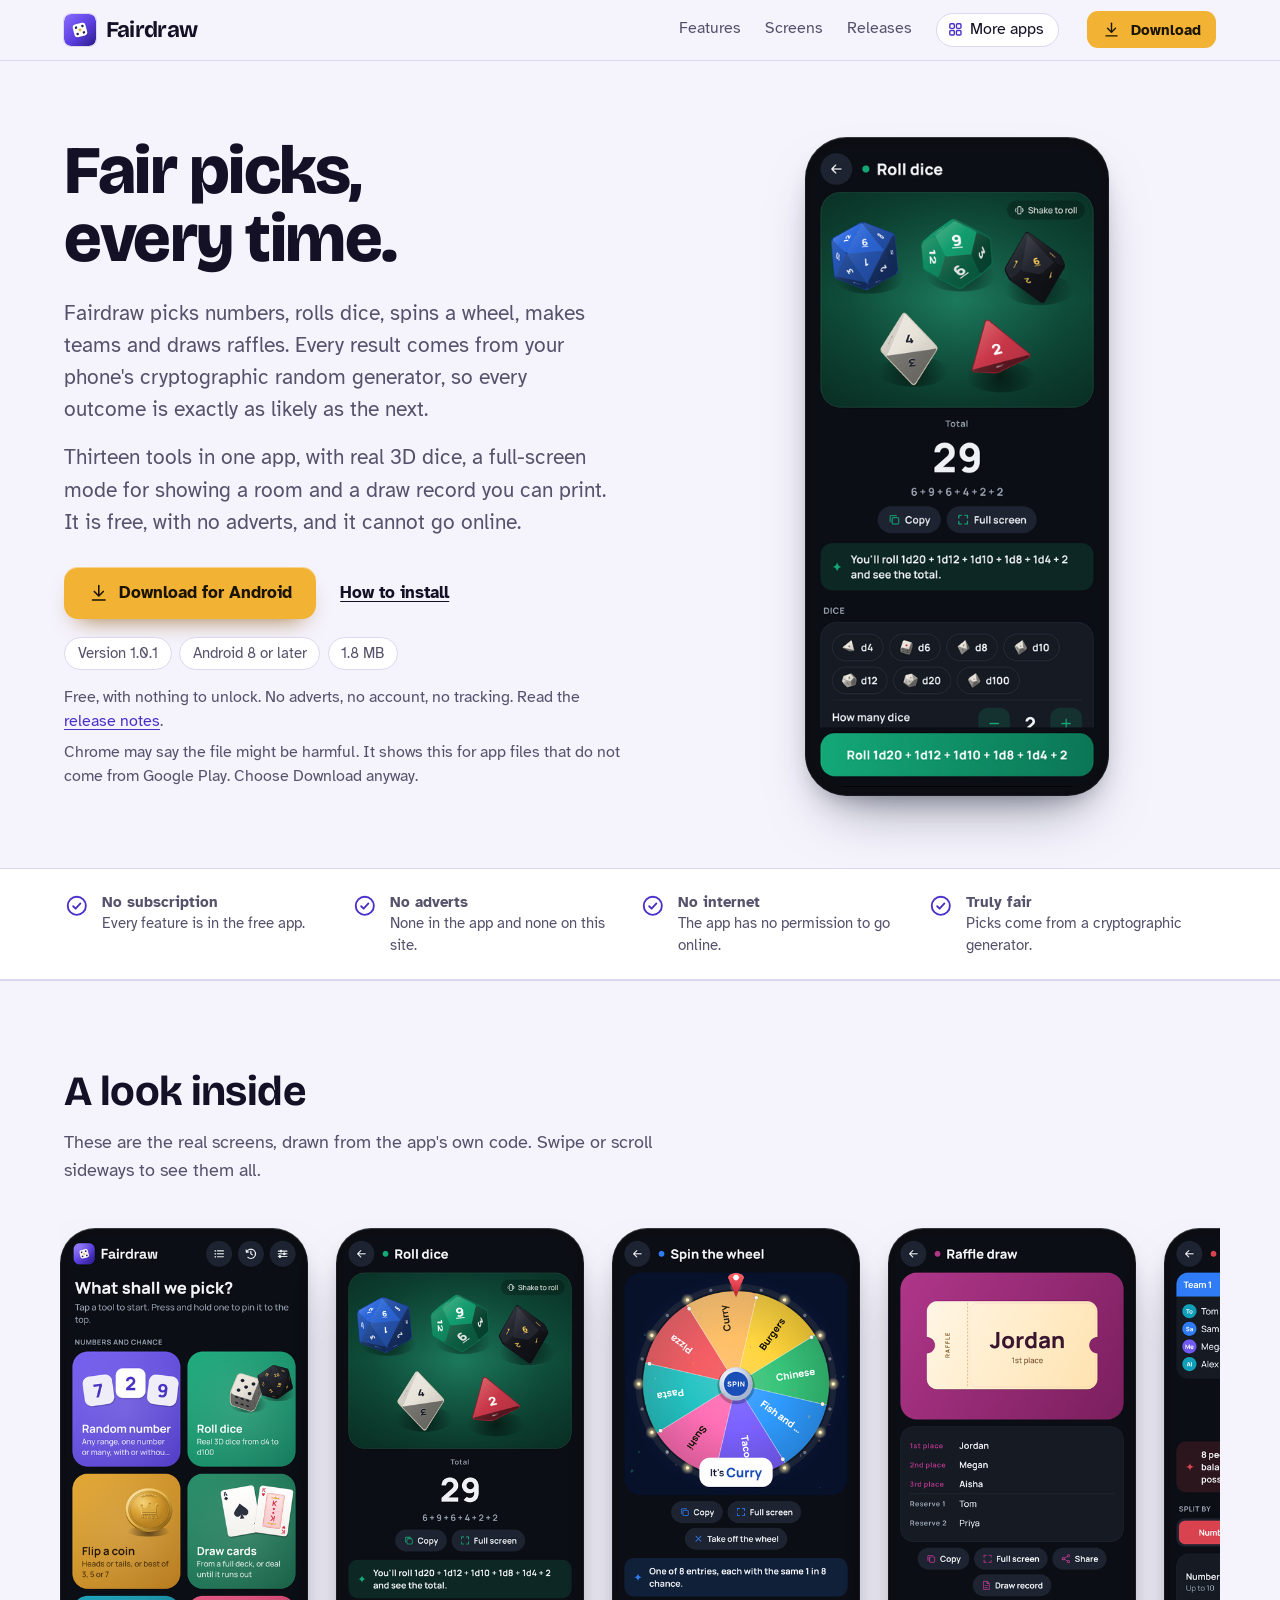
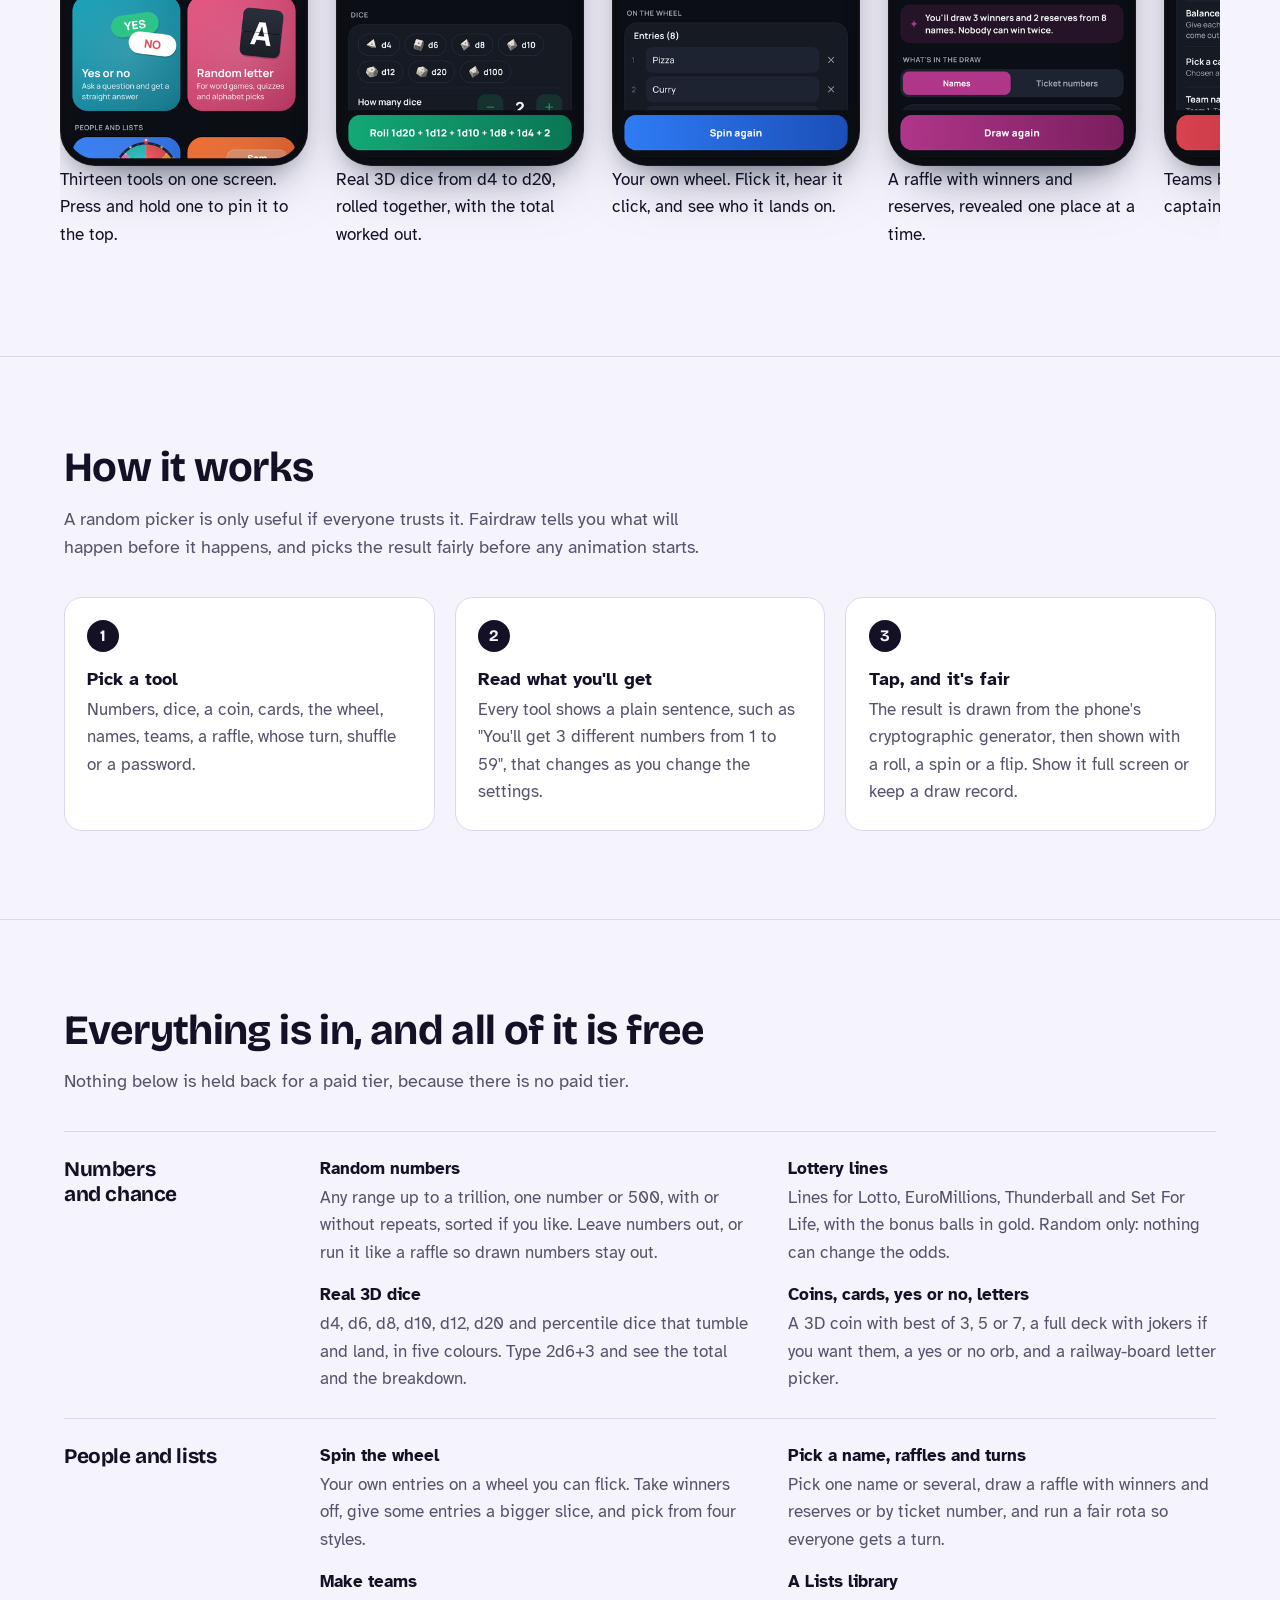
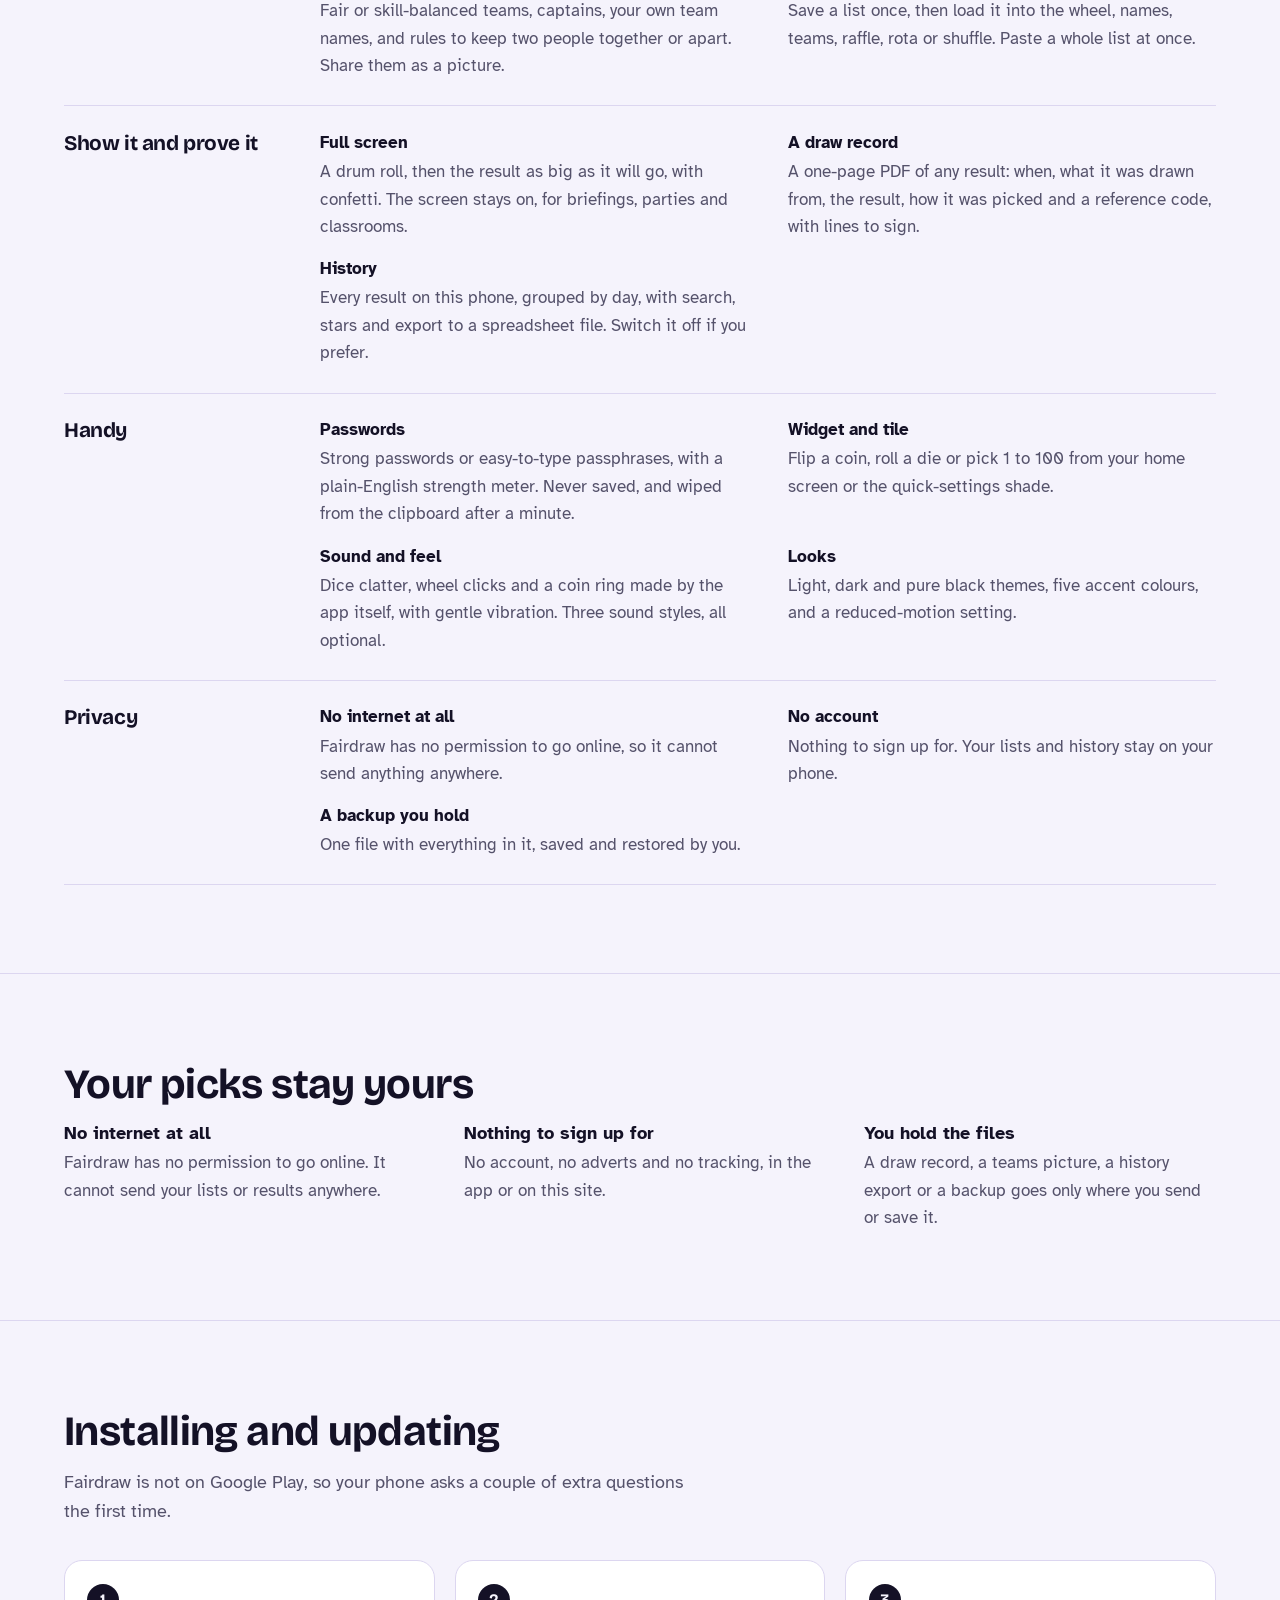
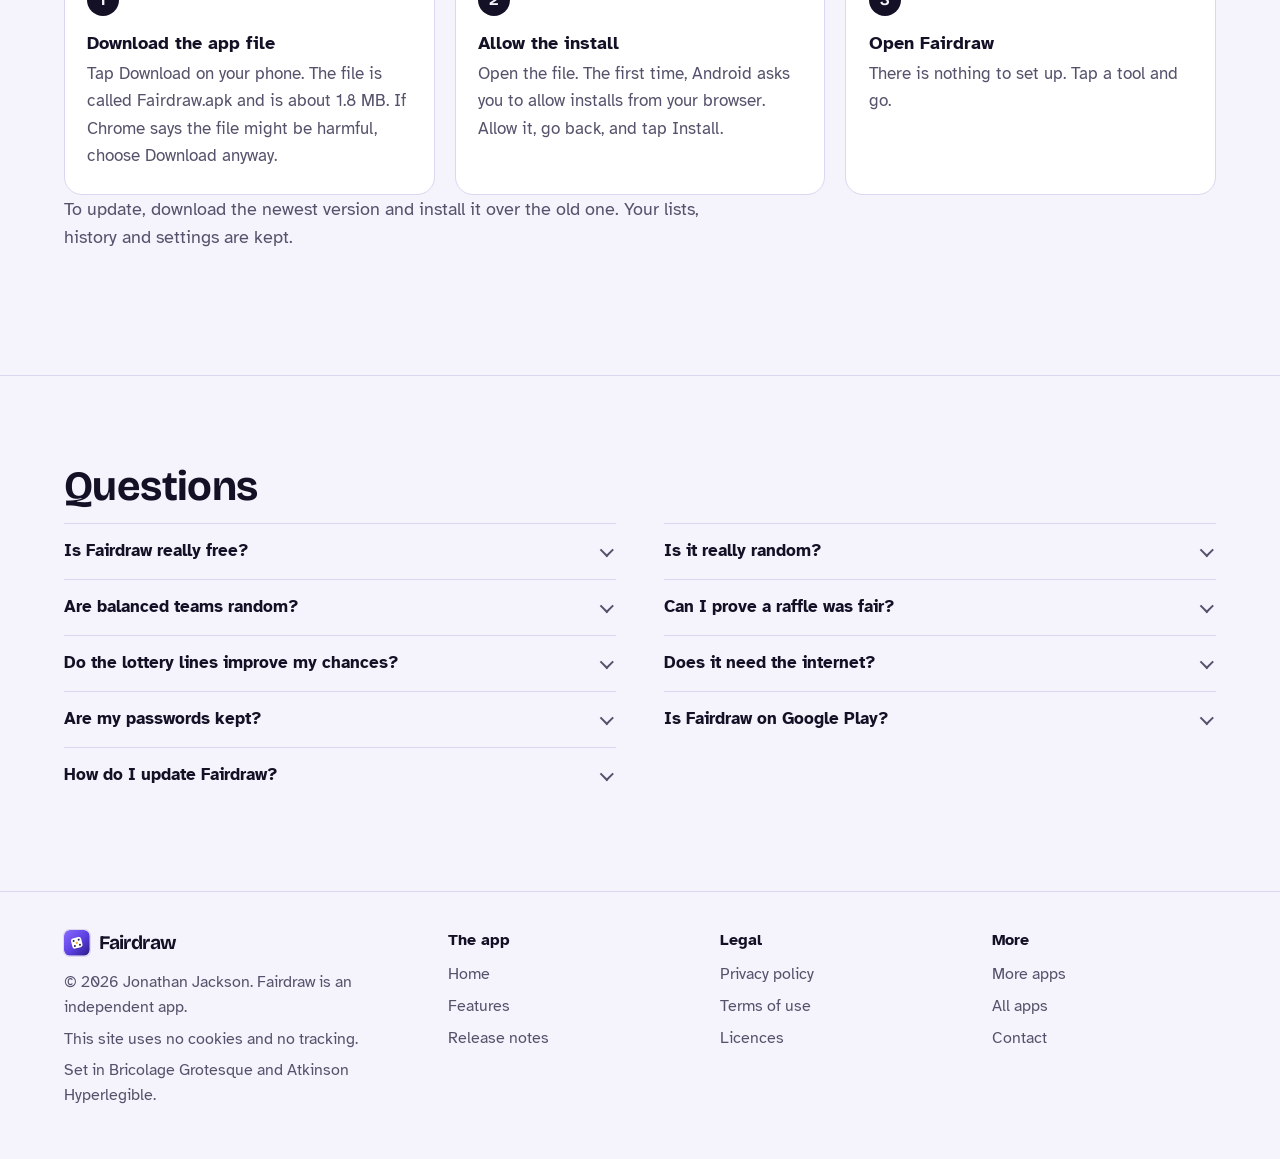
==== commit 352249b9: "Fairdraw 1.0.1: release notes and version" ====
--- a/index.html
+++ b/index.html
@@ -28,7 +28,7 @@
 <link rel="stylesheet" href="./assets/house.css?v=1">
 <link rel="stylesheet" href="./assets/apps-list.css?v=1">
 <script src="./assets/apps-list.js?v=1" defer></script>
-<script type="application/ld+json">{"@context": "https://schema.org", "@type": "SoftwareApplication", "name": "Fairdraw", "url": "https://customgpter.github.io/fairdraw/", "description": "Fairdraw is a free random picker for Android: numbers and lottery lines, real 3D dice, coins, cards, a spinning wheel, pick a name, teams, raffles, whose turn and passwords. Every pick is cryptographically fair. No adverts, no account, no internet.", "applicationCategory": "UtilitiesApplication", "operatingSystem": "Android 8 or later", "softwareVersion": "1.0.0", "downloadUrl": "https://github.com/CustomGPTer/fairdraw/releases/latest/download/Fairdraw.apk", "releaseNotes": "https://customgpter.github.io/fairdraw/releases.html", "offers": {"@type": "Offer", "price": "0", "priceCurrency": "GBP"}, "inLanguage": "en-GB", "image": "https://customgpter.github.io/fairdraw/assets/og.png", "author": {"@type": "Person", "name": "Jonathan Jackson"}}</script>
+<script type="application/ld+json">{"@context": "https://schema.org", "@type": "SoftwareApplication", "name": "Fairdraw", "url": "https://customgpter.github.io/fairdraw/", "description": "Fairdraw is a free random picker for Android: numbers and lottery lines, real 3D dice, coins, cards, a spinning wheel, pick a name, teams, raffles, whose turn and passwords. Every pick is cryptographically fair. No adverts, no account, no internet.", "applicationCategory": "UtilitiesApplication", "operatingSystem": "Android 8 or later", "softwareVersion": "1.0.1", "downloadUrl": "https://github.com/CustomGPTer/fairdraw/releases/latest/download/Fairdraw.apk", "releaseNotes": "https://customgpter.github.io/fairdraw/releases.html", "offers": {"@type": "Offer", "price": "0", "priceCurrency": "GBP"}, "inLanguage": "en-GB", "image": "https://customgpter.github.io/fairdraw/assets/og.png", "author": {"@type": "Person", "name": "Jonathan Jackson"}}</script>
 </head>
 <body>
 <a class="skip" href="#main">Skip to content</a>
@@ -46,7 +46,7 @@
 <h1>Fair picks, every time.</h1>
 <p class="lede">Fairdraw picks numbers, rolls dice, spins a wheel, makes teams and draws raffles. Every result comes from your phone's cryptographic random generator, so every outcome is exactly as likely as the next.</p><p class="lede">Thirteen tools in one app, with real 3D dice, a full-screen mode for showing a room and a draw record you can print. It is free, with no adverts, and it cannot go online.</p>
 <p class="get" id="download"><a class="button" href="https://github.com/CustomGPTer/fairdraw/releases/latest/download/Fairdraw.apk"><svg class="ico" viewBox="0 0 24 24" aria-hidden="true"><path d="M12 4v11"/><path d="M7 10.5l5 5 5-5"/><path d="M5 20h14"/></svg>Download for Android</a><a class="aside" href="#install">How to install</a></p>
-<ul class="pills"><li>Version 1.0.0</li><li>Android 8 or later</li><li>1.8 MB</li></ul>
+<ul class="pills"><li>Version 1.0.1</li><li>Android 8 or later</li><li>1.8 MB</li></ul>
 <p class="facts">Free, with nothing to unlock. No adverts, no account, no tracking. Read the <a href="releases.html">release notes</a>.</p>
 <p class="facts">Chrome may say the file might be harmful. It shows this for app files that do not come from Google Play. Choose Download anyway.</p>
 </div>
